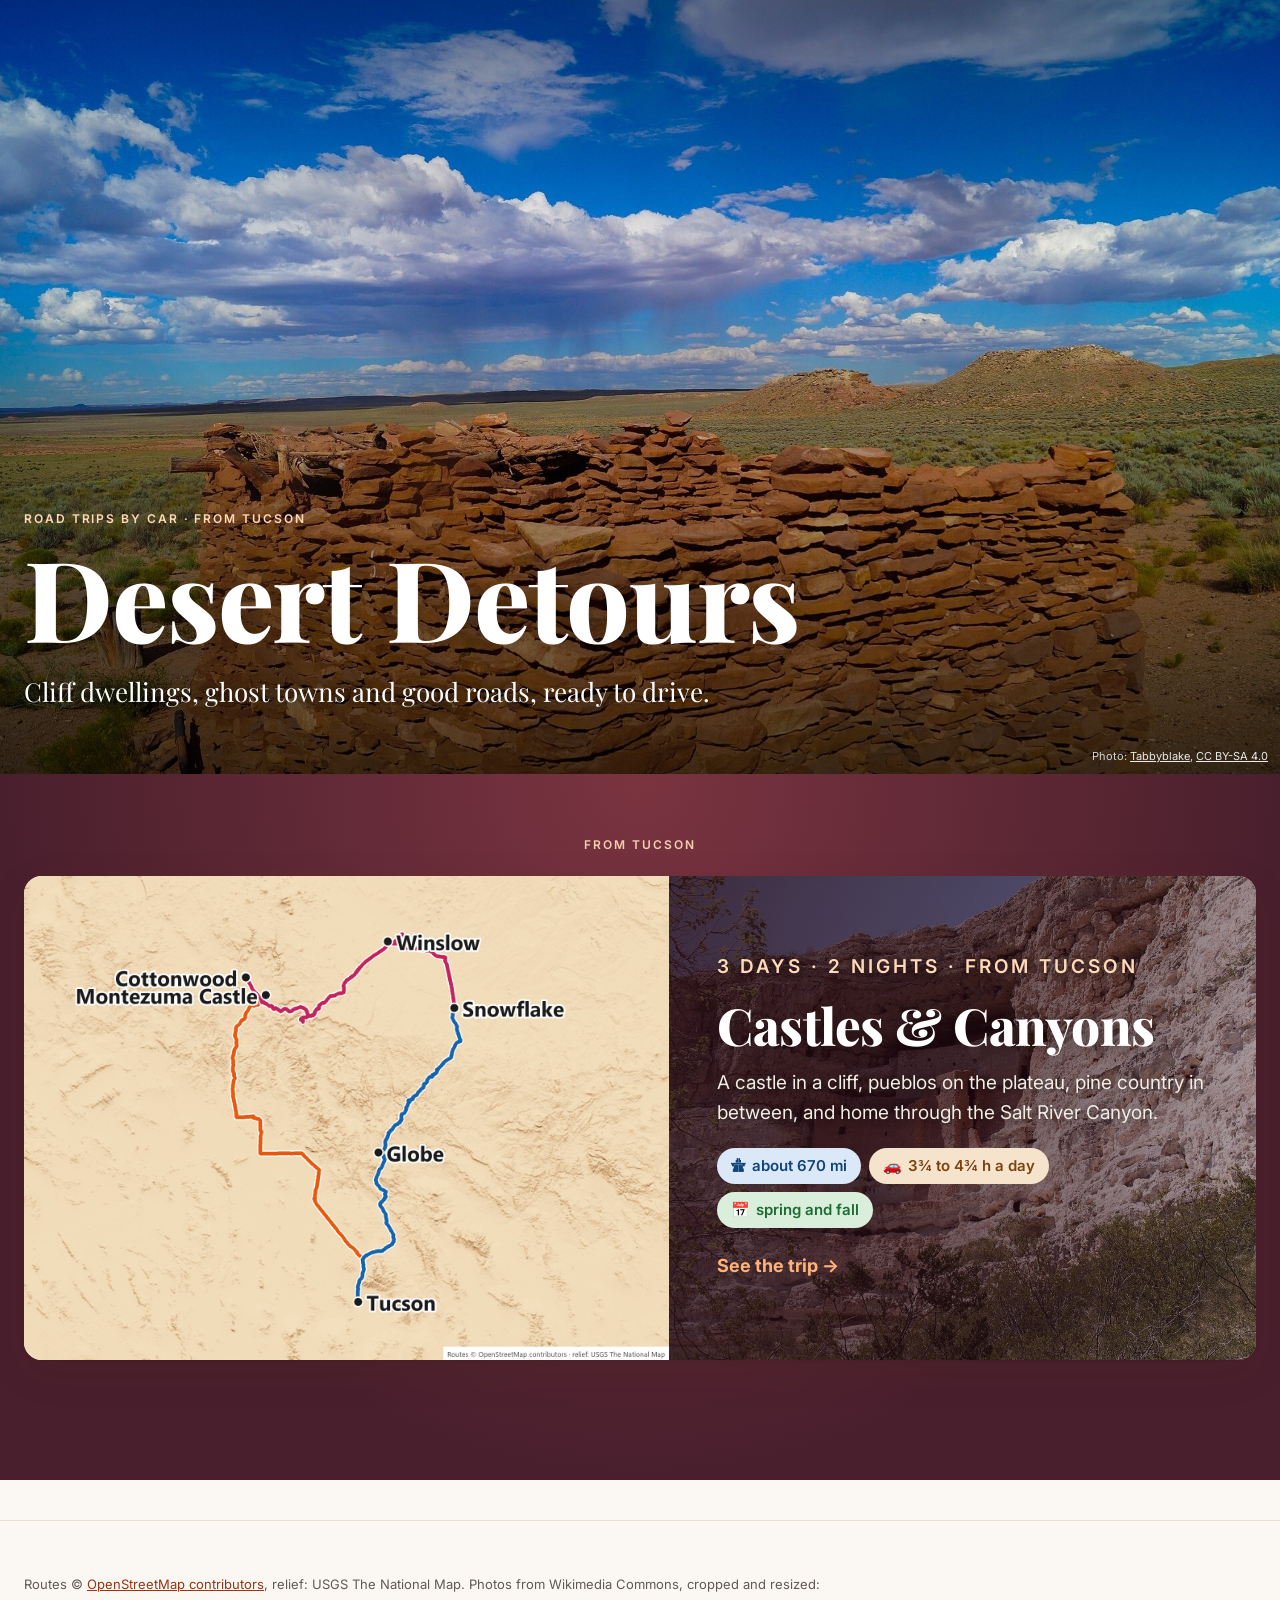
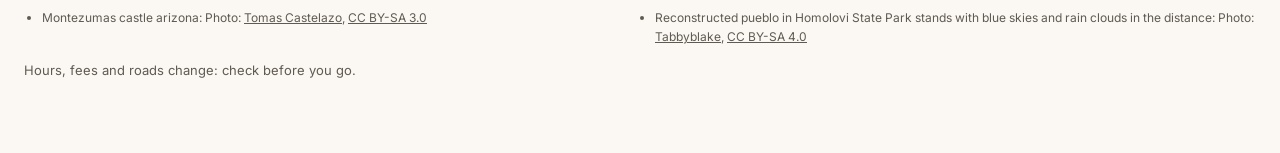
==== index.html @ 7dde2067 "Castles & Canyons Co-Authored-By: Claude Opus 5.5 <noreply@anthropic.com>" ====
<!doctype html>
<html lang="en"><head><meta charset="utf-8"><meta name="viewport" content="width=device-width,initial-scale=1">
<title>Desert Detours</title><meta name="description" content="Cliff dwellings, ghost towns and good roads, ready to drive."><link rel="icon" href="favicon.svg">
<link href="https://fonts.googleapis.com/css2?family=Playfair+Display:wght@400;600;800&family=Inter:wght@400;500;600;700&display=swap" rel="stylesheet"><link rel="stylesheet" href="style.css"></head>
<body><header class="hero home"><figure class="hero-img"><img src="img/reconstructed-pueblo-in-homolovi-state-park-stands-with-blue-1920.jpg" alt="A red stone pueblo wall under a big sky at Homolovi" loading="lazy" style="object-position:center 60%"><figcaption>Photo: <a href="https://commons.wikimedia.org/wiki/File:Reconstructed_pueblo_in_Homolovi_State_Park_stands_with_blue_skies_and_rain_clouds_in_the_distance.jpg" target="_blank" rel="noopener">Tabbyblake</a>, <a href="https://creativecommons.org/licenses/by-sa/4.0" target="_blank" rel="noopener">CC BY-SA 4.0</a></figcaption></figure><div class="herotext wrap"><p class="eyebrow light">Road trips by car · from Tucson</p>
<h1>Desert Detours</h1><p class="pitch">Cliff dwellings, ghost towns and good roads, ready to drive.</p></div></header>
<main class="catalog"><div class="wrap"><p class="eyebrow center light">From Tucson</p><div class="cards"><a class="card" href="rim-loop.html"><div class="cmap"><img src="maps/rim-loop-trip.jpg" alt="Map of Castles &amp; Canyons"></div>
<div class="ctext" style="background-image:url(img/montezumas-castle-arizona-1200.jpg);background-position:center 45%"><div class="cinner">
<p class="eyebrow light">3 days · 2 nights · from Tucson</p><h2>Castles &amp; Canyons</h2><p>A castle in a cliff, pueblos on the plateau, pine country in between, and home through the Salt River Canyon.</p><ul class="cfacts">
<li class="f-mi"><span>🛣</span>about 670 mi</li><li class="f-drive"><span>🚗</span>3¾ to 4¾ h a day</li>
<li class="f-when"><span>📅</span>spring and fall</li></ul><span class="more">See the trip →</span></div></div></a></div></div></main><footer class="foot"><div class="wrap"><p class="small">Routes © <a href="https://www.openstreetmap.org/copyright">OpenStreetMap contributors</a>, relief: USGS The National Map. Photos from Wikimedia
Commons, cropped and resized:</p><ul class="credits"><li>Montezumas castle arizona: Photo: <a href="https://commons.wikimedia.org/wiki/File:Montezumas_castle_arizona.jpg" target="_blank" rel="noopener">Tomas Castelazo</a>, <a href="https://creativecommons.org/licenses/by-sa/3.0" target="_blank" rel="noopener">CC BY-SA 3.0</a></li><li>Reconstructed pueblo in Homolovi State Park stands with blue skies and rain clouds in the distance: Photo: <a href="https://commons.wikimedia.org/wiki/File:Reconstructed_pueblo_in_Homolovi_State_Park_stands_with_blue_skies_and_rain_clouds_in_the_distance.jpg" target="_blank" rel="noopener">Tabbyblake</a>, <a href="https://creativecommons.org/licenses/by-sa/4.0" target="_blank" rel="noopener">CC BY-SA 4.0</a></li></ul><p class="small">Hours, fees and roads change: check
before you go.</p></div></footer></body></html>
---- style.css ----
/* Copied from fw3-terratrack catalog/style.css at 5d81258, restyled in desert colors */
:root {
  --paper: #fbf8f3; --ink: #1d1b18; --soft: #5f5a52; --line: #e6dfd3; --card: #ffffff;
  --forest: #4a1f2d; --forest-2: #7a3440; --sage: #f7ead9; --rust: #b4471a; --rust-d: #9a3412; --green: #0f766e; --green-bg: #dff3ef; --amber: #a15c00; --amber-bg: #fdf0d9;
  --serif: "Playfair Display", Georgia, serif; --sans: "Inter", system-ui, -apple-system, "Segoe UI", sans-serif;
}
* { box-sizing: border-box; }
html { scroll-behavior: smooth; }
body { margin: 0; background: var(--paper); color: var(--ink); font: 18px/1.6 var(--sans); -webkit-font-smoothing: antialiased; }
img { max-width: 100%; display: block; }
a { color: var(--rust-d); }
.wrap { max-width: 1320px; margin: 0 auto; padding: 0 24px; }
.small { font-size: 13px; color: var(--soft); }
.eyebrow { font: 600 12px/1.2 var(--sans); letter-spacing: .16em; text-transform: uppercase; color: var(--rust); margin: 0 0 10px; }
.eyebrow.light { color: #ffd9b8; }
.eyebrow.center { text-align: center; margin: 56px 0 24px; }
h1, h2, h3, h4 { font-family: var(--serif); font-weight: 800; line-height: 1.08; margin: 0; letter-spacing: -.01em; }

/* hero */
.hero { position: relative; min-height: 78vh; display: flex; align-items: flex-end; color: #fff; overflow: hidden; }
.hero.home { min-height: 86vh; }
.hero .hero-img { position: absolute; inset: 0; margin: 0; }
.hero .hero-img img { width: 100%; height: 100%; object-fit: cover; }
.hero .hero-img::after { content: ""; position: absolute; inset: 0;
  background: linear-gradient(180deg, rgba(0,0,0,.25) 0%, rgba(0,0,0,0) 35%, rgba(0,0,0,.65) 100%); }
.hero .hero-img figcaption { position: absolute; right: 12px; bottom: 8px; z-index: 2; font-size: 11px; color: rgba(255,255,255,.8); }
.hero .hero-img figcaption a { color: rgba(255,255,255,.9); }
.herotext { position: relative; z-index: 1; padding-bottom: 64px; width: 100%; }
.hero h1 { font-size: clamp(48px, 9vw, 112px); text-shadow: 0 2px 30px rgba(0,0,0,.35); }
.hero .pitch { font: 400 clamp(19px, 2.4vw, 26px)/1.4 var(--serif); max-width: 760px; margin: 16px 0 0; text-shadow: 0 1px 12px rgba(0,0,0,.5); }
.back { position: absolute; top: -40vh; left: 24px; color: #fff; text-decoration: none; font-weight: 600; font-size: 14px;
  background: rgba(0,0,0,.35); padding: 6px 12px; border-radius: 99px; }

/* catalog cards */
.cards { display: flex; flex-direction: column; gap: 32px; margin-bottom: 80px; }
.card { display: grid; grid-template-columns: 1.1fr 1fr; min-height: 480px; background: var(--card); border-radius: 18px; overflow: hidden;
  box-shadow: 0 1px 2px rgba(0,0,0,.05), 0 12px 40px rgba(60,40,10,.10); color: inherit; text-decoration: none;
  transition: transform .25s ease, box-shadow .25s ease; }
a.card:hover { transform: translateY(-4px); box-shadow: 0 2px 4px rgba(0,0,0,.06), 0 22px 60px rgba(60,40,10,.18); }
.cmap { background: #f8ecd8; }
.cmap img { width: 100%; height: 100%; object-fit: cover; }
.ctext { position: relative; display: flex; background: var(--forest) center / cover no-repeat; color: #fff; }
.ctext::before { content: ""; position: absolute; inset: 0; background: linear-gradient(100deg, rgba(40,12,20,.82) 0%, rgba(40,12,20,.62) 55%, rgba(40,12,20,.35) 100%); }
.cinner { position: relative; padding: 44px 48px; display: flex; flex-direction: column; justify-content: center; }
.ctext h2 { font-size: clamp(34px, 4vw, 54px); margin-bottom: 14px; text-shadow: 0 2px 18px rgba(0,0,0,.4); }
.ctext p { margin: 0 0 20px; color: #f1ede4; font-size: 19px; text-shadow: 0 1px 8px rgba(0,0,0,.5); }
.cfacts { list-style: none; padding: 0; margin: 0 0 24px; display: flex; flex-wrap: wrap; gap: 8px; }
.cfacts li { border-radius: 99px; padding: 6px 14px; font-size: 15px; font-weight: 600; }
.cfacts li span { margin-right: 6px; }
.f-mi { background: #dbe8f8; color: #11457a; }
.f-drive { background: #f5e3cc; color: #7a4310; }
.f-when { background: #d9efdc; color: #1f6b34; }
.more { font-weight: 700; color: #ffb37a; font-size: 18px; }
.soon { font-size: 15px; color: #e6e0d4; font-style: italic; }
.catalog { background: radial-gradient(ellipse at top, var(--forest-2), var(--forest) 70%); padding: 8px 0 40px; }
.catalog .eyebrow.center { color: #f3cfae; }

/* trip page */
.jump { position: sticky; top: 0; z-index: 1000; background: rgba(74,31,45,.95); backdrop-filter: blur(8px); border-bottom: 1px solid rgba(255,255,255,.08); }
.jump .wrap { display: flex; gap: 24px; overflow-x: auto; white-space: nowrap; }
.jump a { padding: 14px 0; text-decoration: none; color: #fbeee2; font-weight: 600; font-size: 14px; }
.jump a:hover { color: #ffb37a; }
.jump a.home { color: #ffb37a; padding-right: 24px; border-right: 1px solid rgba(255,255,255,.2); }
.overview { background: radial-gradient(ellipse at top, var(--forest-2), var(--forest) 75%); color: #f1ede4; padding-bottom: 40px; }
.overview .eyebrow { color: #ffb37a; }
.overview .facts { color: var(--ink); }
.overview .small { color: #ecd6c8; }
.overview .small a { color: #ffd2ad; }
.livemap .town { background: rgba(255,255,255,.92); border: 0; box-shadow: 0 1px 4px rgba(0,0,0,.25); font: 700 13px var(--sans); color: #1b1b1b; padding: 2px 8px; }
.livemap .town::before { display: none; }
.daymaplink { position: relative; display: block; }
.zoomhint { position: absolute; left: 14px; bottom: 14px; background: rgba(74,31,45,.88); color: #fff; font-weight: 600; font-size: 14px;
  padding: 7px 14px; border-radius: 99px; transition: background .2s; }
.daymaplink:hover .zoomhint { background: var(--day); }
.intro { display: grid; grid-template-columns: 320px 1fr; gap: 56px; padding-top: 64px; padding-bottom: 32px; }
.facts { margin: 0; background: var(--sage); border-radius: 16px; padding: 8px 22px; border-top: 6px solid var(--green); }
.facts div { padding: 12px 0; border-bottom: 1px solid #e6d3ba; }
.facts div:last-child { border-bottom: 0; }
.facts dt { font: 600 11px/1.2 var(--sans); letter-spacing: .14em; text-transform: uppercase; color: var(--soft); }
.facts dd { margin: 4px 0 0; font: 600 18px/1.35 var(--serif); }
.big { font: 400 clamp(20px, 2.2vw, 25px)/1.5 var(--serif); margin: 0 0 24px; }
.chips { list-style: none; padding: 0; margin: 0; display: flex; flex-wrap: wrap; gap: 10px; }
.chips li { border-radius: 99px; padding: 9px 18px 9px 14px; font-weight: 600; font-size: 15px; }
.chips li:nth-child(5n+1) { background: #dbe8f8; color: #11457a; }
.chips li:nth-child(5n+2) { background: #fde2d3; color: #8a2f0c; }
.chips li:nth-child(5n+3) { background: #e8e0f7; color: #4b2f8f; }
.chips li:nth-child(5n+4) { background: #d9efdc; color: #1f6b34; }
.chips li:nth-child(5n+5) { background: #f5e3cc; color: #7a4310; }
.chips span { margin-right: 8px; }
.mapsec { padding: 32px 24px 24px; }
.livemap { height: 620px; border-radius: 16px; overflow: hidden; box-shadow: 0 8px 30px rgba(60,40,10,.12); z-index: 1; }

.day { --day: var(--rust); padding: 72px 0 32px; margin-top: 40px; background: color-mix(in srgb, var(--day) 12%, var(--paper)); border-top: 6px solid var(--day); }
.dayhead { margin-bottom: 28px; }
.daynum { font: 800 15px/1 var(--sans); color: var(--day); letter-spacing: .2em; text-transform: uppercase; margin: 0 0 10px; }
.dayhead h2 { font-size: clamp(38px, 5.5vw, 68px); }
.stats { color: var(--soft); margin: 10px 0 0; font-weight: 500; }
.dayintro { display: grid; grid-template-columns: 1.6fr 1fr; gap: 40px; align-items: start; margin-bottom: 48px; }
.daymap { border-radius: 14px; box-shadow: 0 8px 30px rgba(60,40,10,.12); }
.lede { font: 400 22px/1.5 var(--serif); margin: 0 0 24px; }
.choice { background: var(--card); border-radius: 14px; padding: 20px 22px; border: 1px solid var(--line); }
.opts { display: grid; gap: 14px; }
.opt h4 { font-size: 20px; color: var(--rust-d); }
.opt.alt h4 { color: #4a4a4a; }
.opt .line { font-weight: 600; font-size: 14px; margin: 4px 0; }
.opt p { margin: 0; font-size: 15px; }

.leg { display: grid; grid-template-columns: 220px 1fr; gap: 40px; margin-bottom: 40px; }
.leghead { position: sticky; top: 64px; align-self: start; }
.leghead h3 { font-size: 36px; color: var(--day); }
.leghead p { margin: 6px 0 0; color: var(--soft); font-size: 14px; font-weight: 500; }
.items { border-left: 2px solid var(--line); padding-left: 32px; display: flex; flex-direction: column; gap: 28px; }
.item { position: relative; }
.item::before { content: ""; position: absolute; left: -40px; top: 8px; width: 12px; height: 12px; border-radius: 50%;
  background: var(--paper); border: 3px solid var(--day, var(--rust)); }
.item.has-photo { display: grid; grid-template-columns: 1.15fr 1fr; gap: 24px; align-items: center; }
.item h4 { font-size: 25px; margin: 6px 0 8px; }
.item .ic { margin-right: 10px; font-size: .85em; }
.item p { margin: 0; }
.meta { display: flex; flex-wrap: wrap; gap: 8px; align-items: center; font-size: 13px; }
.mile { color: var(--soft); font-weight: 600; }
.tag { border-radius: 99px; padding: 2px 10px; font-weight: 600; font-size: 12px; }
.tag.on { background: var(--green-bg); color: var(--green); }
.tag.side { background: var(--amber-bg); color: var(--amber); }
.tag.stop { background: var(--ink); color: #fff; }
.photo { margin: 0; position: relative; }
.photo img { width: 100%; aspect-ratio: 3 / 2; object-fit: cover; border-radius: 12px; }
.photo figcaption { font-size: 11px; color: var(--soft); margin-top: 6px; }
.photo figcaption a { color: var(--soft); }
.tonight { display: grid; grid-template-columns: 1.2fr 1fr; gap: 0; background: var(--forest); color: #fff; border-radius: 18px; overflow: hidden; margin: 24px 0 40px; }
.tonight .photo img { border-radius: 0; height: 100%; aspect-ratio: auto; min-height: 340px; }
.tonight .photo figcaption { position: absolute; bottom: 8px; left: 12px; color: rgba(255,255,255,.75); }
.tonight .photo figcaption a { color: rgba(255,255,255,.85); }
.ttext { padding: 40px; align-self: center; }
.tonight.nophoto { grid-template-columns: 1fr; }
.tonight.nophoto .ttext { padding: 44px 48px; max-width: 900px; }
.ttext .eyebrow { color: #ffb37a; }
.ttext h3 { font-size: 48px; margin-bottom: 14px; }
.ttext p { margin: 0; font-size: 17px; color: #e9e4db; }

.foot { border-top: 1px solid var(--line); padding: 40px 0 60px; margin-top: 40px; }
.credits { font-size: 12px; color: var(--soft); columns: 2; padding-left: 18px; }
.credits a { color: var(--soft); }

@media (max-width: 860px) {
  body { font-size: 16px; }
  .wrap { padding: 0 16px; }
  .card, .intro, .dayintro, .leg, .tonight, .item.has-photo { grid-template-columns: 1fr; }
  .card { min-height: 0; }
  .cmap { aspect-ratio: 4 / 3; }
  .cinner { padding: 26px 22px 30px; }
  .intro { gap: 32px; padding-top: 40px; }
  .leg { gap: 16px; }
  .leghead { position: static; }
  .items { padding-left: 22px; }
  .item::before { left: -30px; }
  .livemap { height: 380px; }
  .hero { min-height: 70vh; }
  .wrap.herotext { padding-bottom: 52px; }
  .back { left: 16px; }
  .credits { columns: 1; }
  .tonight .photo img { min-height: 220px; }
  .ttext { padding: 26px 22px; }
}
/* live map: calm the topo colors to match the still maps */
.livemap .roads { filter: saturate(.7); }

.drive { display: inline-block; margin: 0 0 20px; padding: 12px 20px; border-radius: 99px; background: var(--day); color: #fff; font-weight: 700; text-decoration: none; }
.plan { list-style: none; margin: 0; padding: 0; font-size: 16px; }
.plan li { display: grid; grid-template-columns: 92px 1fr; gap: 12px; padding: 7px 0; border-bottom: 1px solid var(--line); }
.plan b { color: var(--day); }
.item .know { margin-top: 8px; font-size: 14px; color: var(--soft); }
.tonight > *, .item > * { min-width: 0; }
.ttext { overflow-wrap: anywhere; }
.jump .wrap { scrollbar-width: none; }
@media (max-width: 860px) { .tonight.nophoto .ttext { padding: 26px 22px; } .tonight { grid-template-columns: minmax(0, 1fr); } }
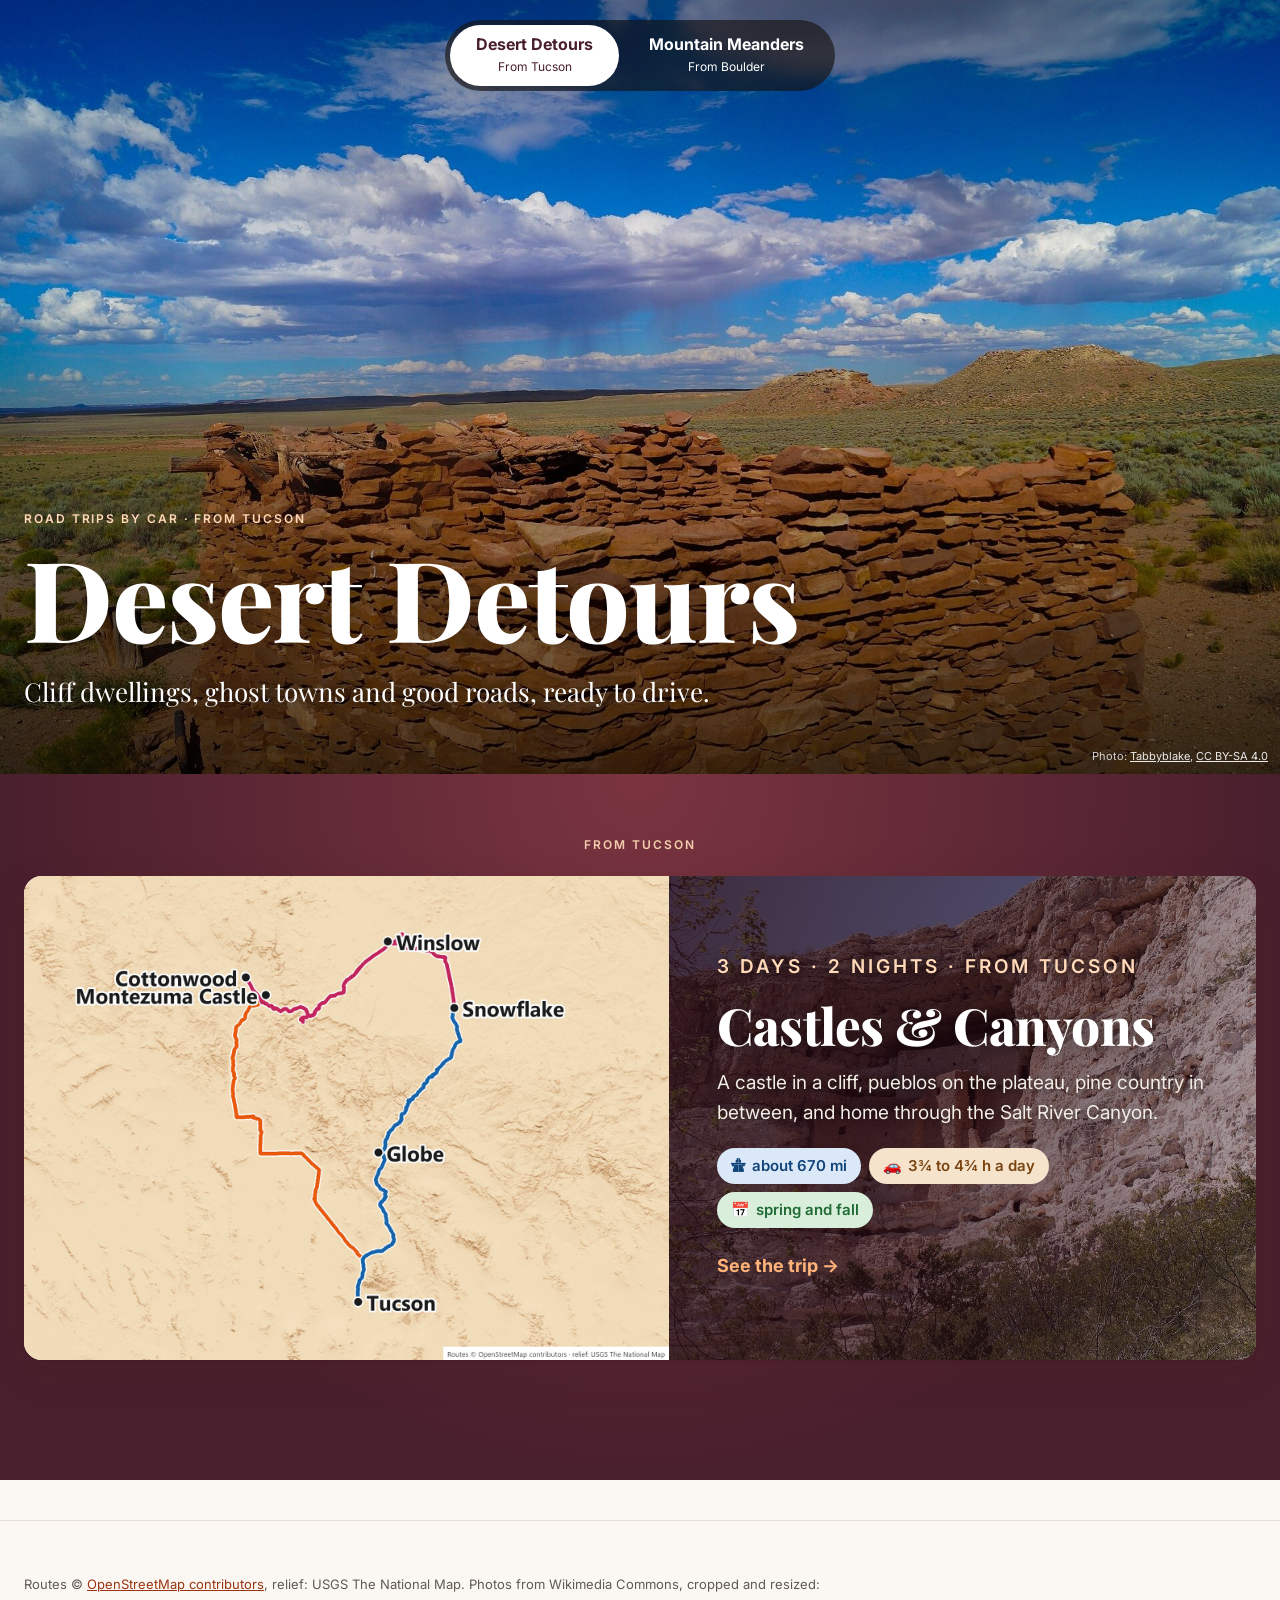
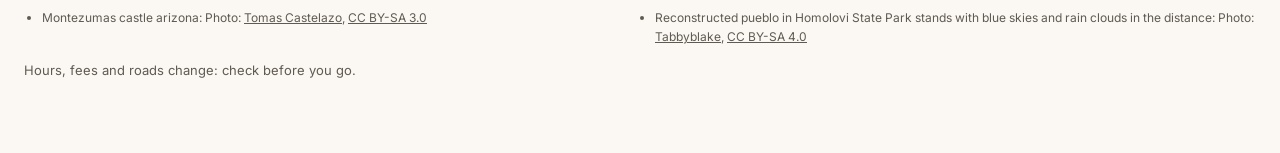
==== commit 8a72e7e0: "Switch between Arizona and Colorado trips" ====
--- a/index.html
+++ b/index.html
@@ -2,7 +2,7 @@
 <html lang="en"><head><meta charset="utf-8"><meta name="viewport" content="width=device-width,initial-scale=1">
 <title>Desert Detours</title><meta name="description" content="Cliff dwellings, ghost towns and good roads, ready to drive."><link rel="icon" href="favicon.svg">
 <link href="https://fonts.googleapis.com/css2?family=Playfair+Display:wght@400;600;800&family=Inter:wght@400;500;600;700&display=swap" rel="stylesheet"><link rel="stylesheet" href="style.css"></head>
-<body><header class="hero home"><figure class="hero-img"><img src="img/reconstructed-pueblo-in-homolovi-state-park-stands-with-blue-1920.jpg" alt="A red stone pueblo wall under a big sky at Homolovi" loading="lazy" style="object-position:center 60%"><figcaption>Photo: <a href="https://commons.wikimedia.org/wiki/File:Reconstructed_pueblo_in_Homolovi_State_Park_stands_with_blue_skies_and_rain_clouds_in_the_distance.jpg" target="_blank" rel="noopener">Tabbyblake</a>, <a href="https://creativecommons.org/licenses/by-sa/4.0" target="_blank" rel="noopener">CC BY-SA 4.0</a></figcaption></figure><div class="herotext wrap"><p class="eyebrow light">Road trips by car · from Tucson</p>
+<body class="desert"><header class="hero home"><figure class="hero-img"><img src="img/reconstructed-pueblo-in-homolovi-state-park-stands-with-blue-1920.jpg" alt="A red stone pueblo wall under a big sky at Homolovi" loading="lazy" style="object-position:center 60%"><figcaption>Photo: <a href="https://commons.wikimedia.org/wiki/File:Reconstructed_pueblo_in_Homolovi_State_Park_stands_with_blue_skies_and_rain_clouds_in_the_distance.jpg" target="_blank" rel="noopener">Tabbyblake</a>, <a href="https://creativecommons.org/licenses/by-sa/4.0" target="_blank" rel="noopener">CC BY-SA 4.0</a></figcaption></figure><nav class="switch" aria-label="Choose a region"><a href="index.html" aria-current=page><b>Desert Detours</b><span>From Tucson</span></a><a href="mountain-meanders.html"><b>Mountain Meanders</b><span>From Boulder</span></a></nav><div class="herotext wrap"><p class="eyebrow light">Road trips by car · from Tucson</p>
 <h1>Desert Detours</h1><p class="pitch">Cliff dwellings, ghost towns and good roads, ready to drive.</p></div></header>
 <main class="catalog"><div class="wrap"><p class="eyebrow center light">From Tucson</p><div class="cards"><a class="card" href="rim-loop.html"><div class="cmap"><img src="maps/rim-loop-trip.jpg" alt="Map of Castles &amp; Canyons"></div>
 <div class="ctext" style="background-image:url(img/montezumas-castle-arizona-1200.jpg);background-position:center 45%"><div class="cinner">
--- a/style.css
+++ b/style.css
@@ -174,3 +174,17 @@
 .ttext { overflow-wrap: anywhere; }
 .jump .wrap { scrollbar-width: none; }
 @media (max-width: 860px) { .tonight.nophoto .ttext { padding: 26px 22px; } .tonight { grid-template-columns: minmax(0, 1fr); } }
+
+/* region switch on the two landing pages */
+body.mountain { --forest: #15352f; --forest-2: #24564c; --rust: #1f6b5a; }
+.switch { position: absolute; z-index: 2; top: 20px; left: 50%; transform: translateX(-50%); display: flex; gap: 4px; padding: 5px;
+  width: max-content; max-width: calc(100% - 24px); border-radius: 99px; background: rgba(20,16,14,.62); backdrop-filter: blur(8px); }
+.switch a { padding: 9px 26px; border-radius: 99px; color: #fff; text-align: center; text-decoration: none; line-height: 1.25; }
+.switch a:hover { background: rgba(255,255,255,.14); }
+.switch a[aria-current] { background: #fff; color: var(--forest); }
+.switch b { display: block; font-size: 16px; white-space: nowrap; }
+.switch span { font-size: 12px; }
+.empty { text-align: center; color: #f1ede4; font: 400 22px/1.5 var(--serif); padding: 32px 16px 48px; }
+.empty p { margin: 0 0 12px; }
+.empty a { color: #ffd9b8; }
+@media (max-width: 480px) { .switch a { padding: 8px 14px; } .switch b { font-size: 14px; } }
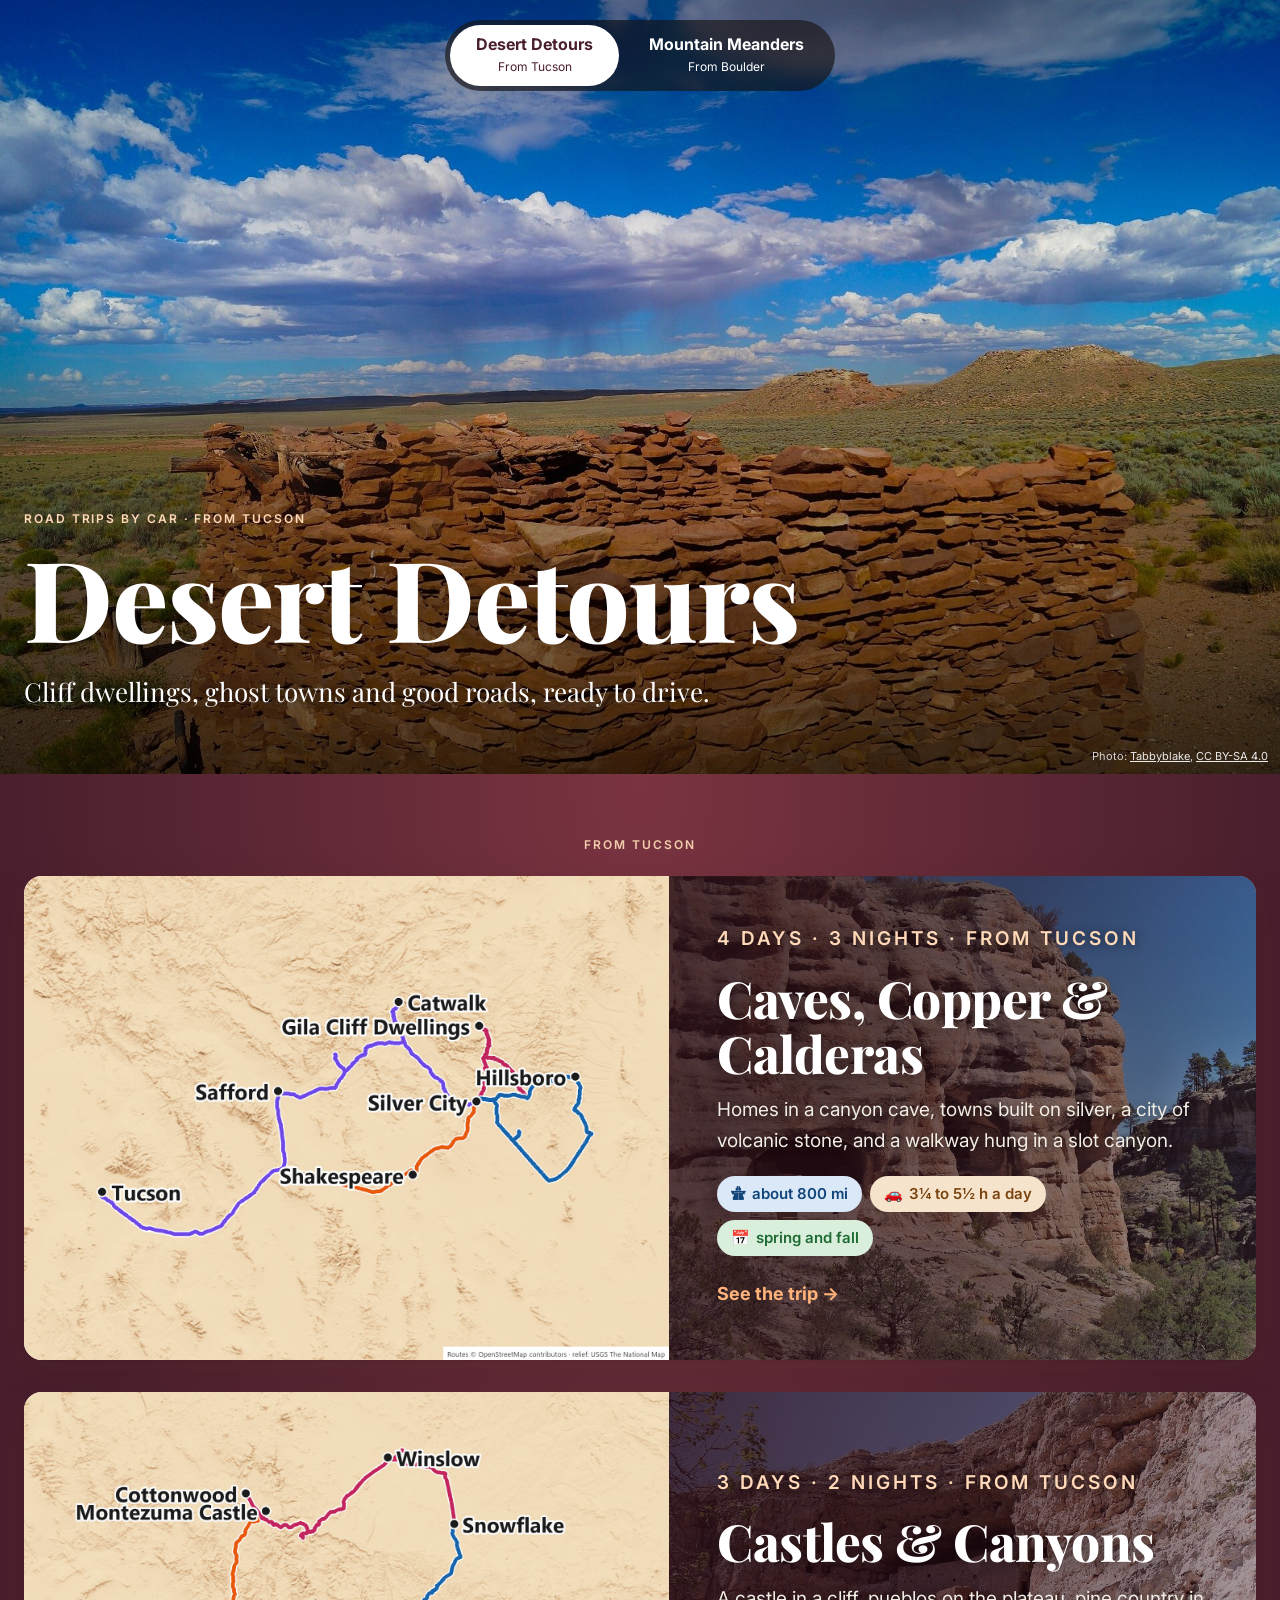
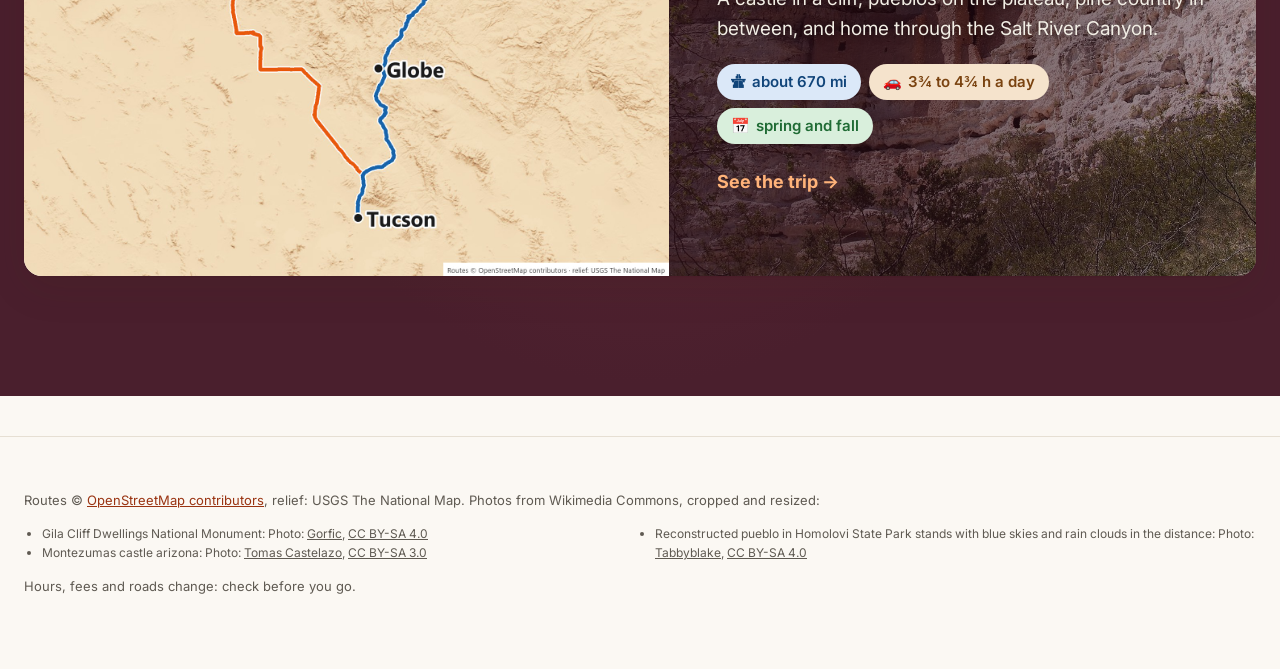
==== commit eb2ff564: "Add Caves, Copper & Calderas and saving trips offline" ====
--- a/index.html
+++ b/index.html
@@ -1,13 +1,17 @@
 <!doctype html>
 <html lang="en"><head><meta charset="utf-8"><meta name="viewport" content="width=device-width,initial-scale=1">
 <title>Desert Detours</title><meta name="description" content="Cliff dwellings, ghost towns and good roads, ready to drive."><link rel="icon" href="favicon.svg">
-<link href="https://fonts.googleapis.com/css2?family=Playfair+Display:wght@400;600;800&family=Inter:wght@400;500;600;700&display=swap" rel="stylesheet"><link rel="stylesheet" href="style.css"></head>
+<link href="https://fonts.googleapis.com/css2?family=Playfair+Display:wght@400;600;800&family=Inter:wght@400;500;600;700&display=swap" rel="stylesheet"><link rel="stylesheet" href="style.css?v=a74be648"></head>
 <body class="desert"><header class="hero home"><figure class="hero-img"><img src="img/reconstructed-pueblo-in-homolovi-state-park-stands-with-blue-1920.jpg" alt="A red stone pueblo wall under a big sky at Homolovi" loading="lazy" style="object-position:center 60%"><figcaption>Photo: <a href="https://commons.wikimedia.org/wiki/File:Reconstructed_pueblo_in_Homolovi_State_Park_stands_with_blue_skies_and_rain_clouds_in_the_distance.jpg" target="_blank" rel="noopener">Tabbyblake</a>, <a href="https://creativecommons.org/licenses/by-sa/4.0" target="_blank" rel="noopener">CC BY-SA 4.0</a></figcaption></figure><nav class="switch" aria-label="Choose a region"><a href="index.html" aria-current=page><b>Desert Detours</b><span>From Tucson</span></a><a href="mountain-meanders.html"><b>Mountain Meanders</b><span>From Boulder</span></a></nav><div class="herotext wrap"><p class="eyebrow light">Road trips by car · from Tucson</p>
 <h1>Desert Detours</h1><p class="pitch">Cliff dwellings, ghost towns and good roads, ready to drive.</p></div></header>
-<main class="catalog"><div class="wrap"><p class="eyebrow center light">From Tucson</p><div class="cards"><a class="card" href="rim-loop.html"><div class="cmap"><img src="maps/rim-loop-trip.jpg" alt="Map of Castles &amp; Canyons"></div>
+<main class="catalog"><div class="wrap"><p class="eyebrow center light">From Tucson</p><div class="cards"><a class="card" href="gila-loop.html"><div class="cmap"><img src="maps/gila-loop-trip.jpg" alt="Map of Caves, Copper &amp; Calderas"></div>
+<div class="ctext" style="background-image:url(img/gila-cliff-dwellings-national-monument-1200.jpg);background-position:center 60%"><div class="cinner">
+<p class="eyebrow light">4 days · 3 nights · from Tucson</p><h2>Caves, Copper &amp; Calderas</h2><p>Homes in a canyon cave, towns built on silver, a city of volcanic stone, and a walkway hung in a slot canyon.</p><ul class="cfacts">
+<li class="f-mi"><span>🛣</span>about 800 mi</li><li class="f-drive"><span>🚗</span>3¼ to 5½ h a day</li>
+<li class="f-when"><span>📅</span>spring and fall</li></ul><span class="more">See the trip →</span></div></div></a><a class="card" href="rim-loop.html"><div class="cmap"><img src="maps/rim-loop-trip.jpg" alt="Map of Castles &amp; Canyons"></div>
 <div class="ctext" style="background-image:url(img/montezumas-castle-arizona-1200.jpg);background-position:center 45%"><div class="cinner">
 <p class="eyebrow light">3 days · 2 nights · from Tucson</p><h2>Castles &amp; Canyons</h2><p>A castle in a cliff, pueblos on the plateau, pine country in between, and home through the Salt River Canyon.</p><ul class="cfacts">
 <li class="f-mi"><span>🛣</span>about 670 mi</li><li class="f-drive"><span>🚗</span>3¾ to 4¾ h a day</li>
 <li class="f-when"><span>📅</span>spring and fall</li></ul><span class="more">See the trip →</span></div></div></a></div></div></main><footer class="foot"><div class="wrap"><p class="small">Routes © <a href="https://www.openstreetmap.org/copyright">OpenStreetMap contributors</a>, relief: USGS The National Map. Photos from Wikimedia
-Commons, cropped and resized:</p><ul class="credits"><li>Montezumas castle arizona: Photo: <a href="https://commons.wikimedia.org/wiki/File:Montezumas_castle_arizona.jpg" target="_blank" rel="noopener">Tomas Castelazo</a>, <a href="https://creativecommons.org/licenses/by-sa/3.0" target="_blank" rel="noopener">CC BY-SA 3.0</a></li><li>Reconstructed pueblo in Homolovi State Park stands with blue skies and rain clouds in the distance: Photo: <a href="https://commons.wikimedia.org/wiki/File:Reconstructed_pueblo_in_Homolovi_State_Park_stands_with_blue_skies_and_rain_clouds_in_the_distance.jpg" target="_blank" rel="noopener">Tabbyblake</a>, <a href="https://creativecommons.org/licenses/by-sa/4.0" target="_blank" rel="noopener">CC BY-SA 4.0</a></li></ul><p class="small">Hours, fees and roads change: check
+Commons, cropped and resized:</p><ul class="credits"><li>Gila Cliff Dwellings National Monument: Photo: <a href="https://commons.wikimedia.org/wiki/File:Gila_Cliff_Dwellings_National_Monument.jpg" target="_blank" rel="noopener">Gorfic</a>, <a href="https://creativecommons.org/licenses/by-sa/4.0" target="_blank" rel="noopener">CC BY-SA 4.0</a></li><li>Montezumas castle arizona: Photo: <a href="https://commons.wikimedia.org/wiki/File:Montezumas_castle_arizona.jpg" target="_blank" rel="noopener">Tomas Castelazo</a>, <a href="https://creativecommons.org/licenses/by-sa/3.0" target="_blank" rel="noopener">CC BY-SA 3.0</a></li><li>Reconstructed pueblo in Homolovi State Park stands with blue skies and rain clouds in the distance: Photo: <a href="https://commons.wikimedia.org/wiki/File:Reconstructed_pueblo_in_Homolovi_State_Park_stands_with_blue_skies_and_rain_clouds_in_the_distance.jpg" target="_blank" rel="noopener">Tabbyblake</a>, <a href="https://creativecommons.org/licenses/by-sa/4.0" target="_blank" rel="noopener">CC BY-SA 4.0</a></li></ul><p class="small">Hours, fees and roads change: check
 before you go.</p></div></footer></body></html>
--- a/style.css
+++ b/style.css
@@ -188,3 +188,15 @@
 .empty p { margin: 0 0 12px; }
 .empty a { color: #ffd9b8; }
 @media (max-width: 480px) { .switch a { padding: 8px 14px; } .switch b { font-size: 14px; } }
+
+/* offline */
+.offline { display: flex; flex-wrap: wrap; align-items: center; gap: 12px 20px; margin-top: 20px; padding: 18px 22px; border-radius: 14px; background: rgba(255,255,255,.1); font-size: 16px; }
+.offline div { flex: 1 1 320px; }
+.offline button { border: 0; border-radius: 99px; padding: 12px 22px; background: #ffb37a; color: #3a1a0c; font: 700 16px var(--sans); cursor: pointer; }
+#savestate:empty { display: none; }
+#savestate { border-radius: 99px; padding: 6px 14px; font-weight: 600; font-size: 15px; }
+#savestate.ok { background: #d9efdc; color: #1f6b34; }
+#savestate.busy { background: #fdf0d9; color: #8a5200; }
+#savestate.bad { background: #fbdcd6; color: #9b1c1c; }
+.roads { font-size: 15px; margin: 18px 0 6px; }
+[hidden] { display: none !important; }
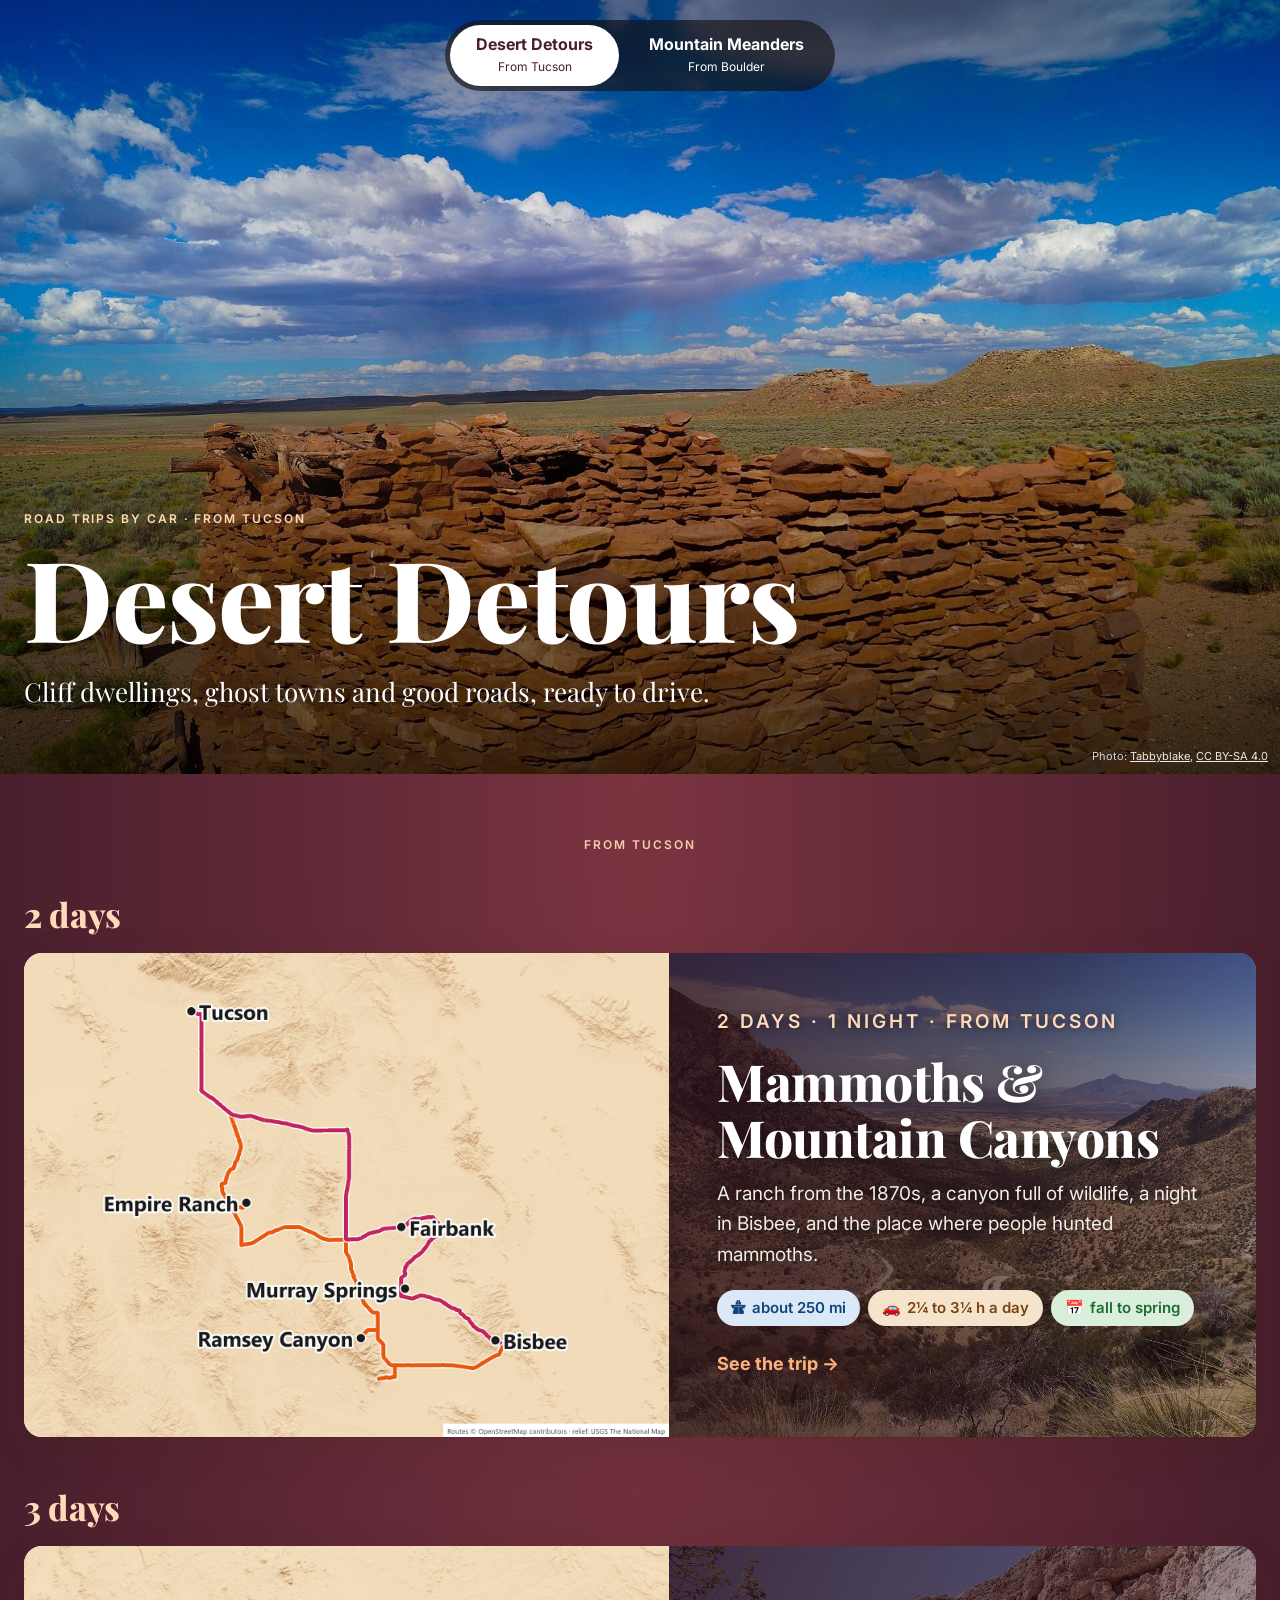
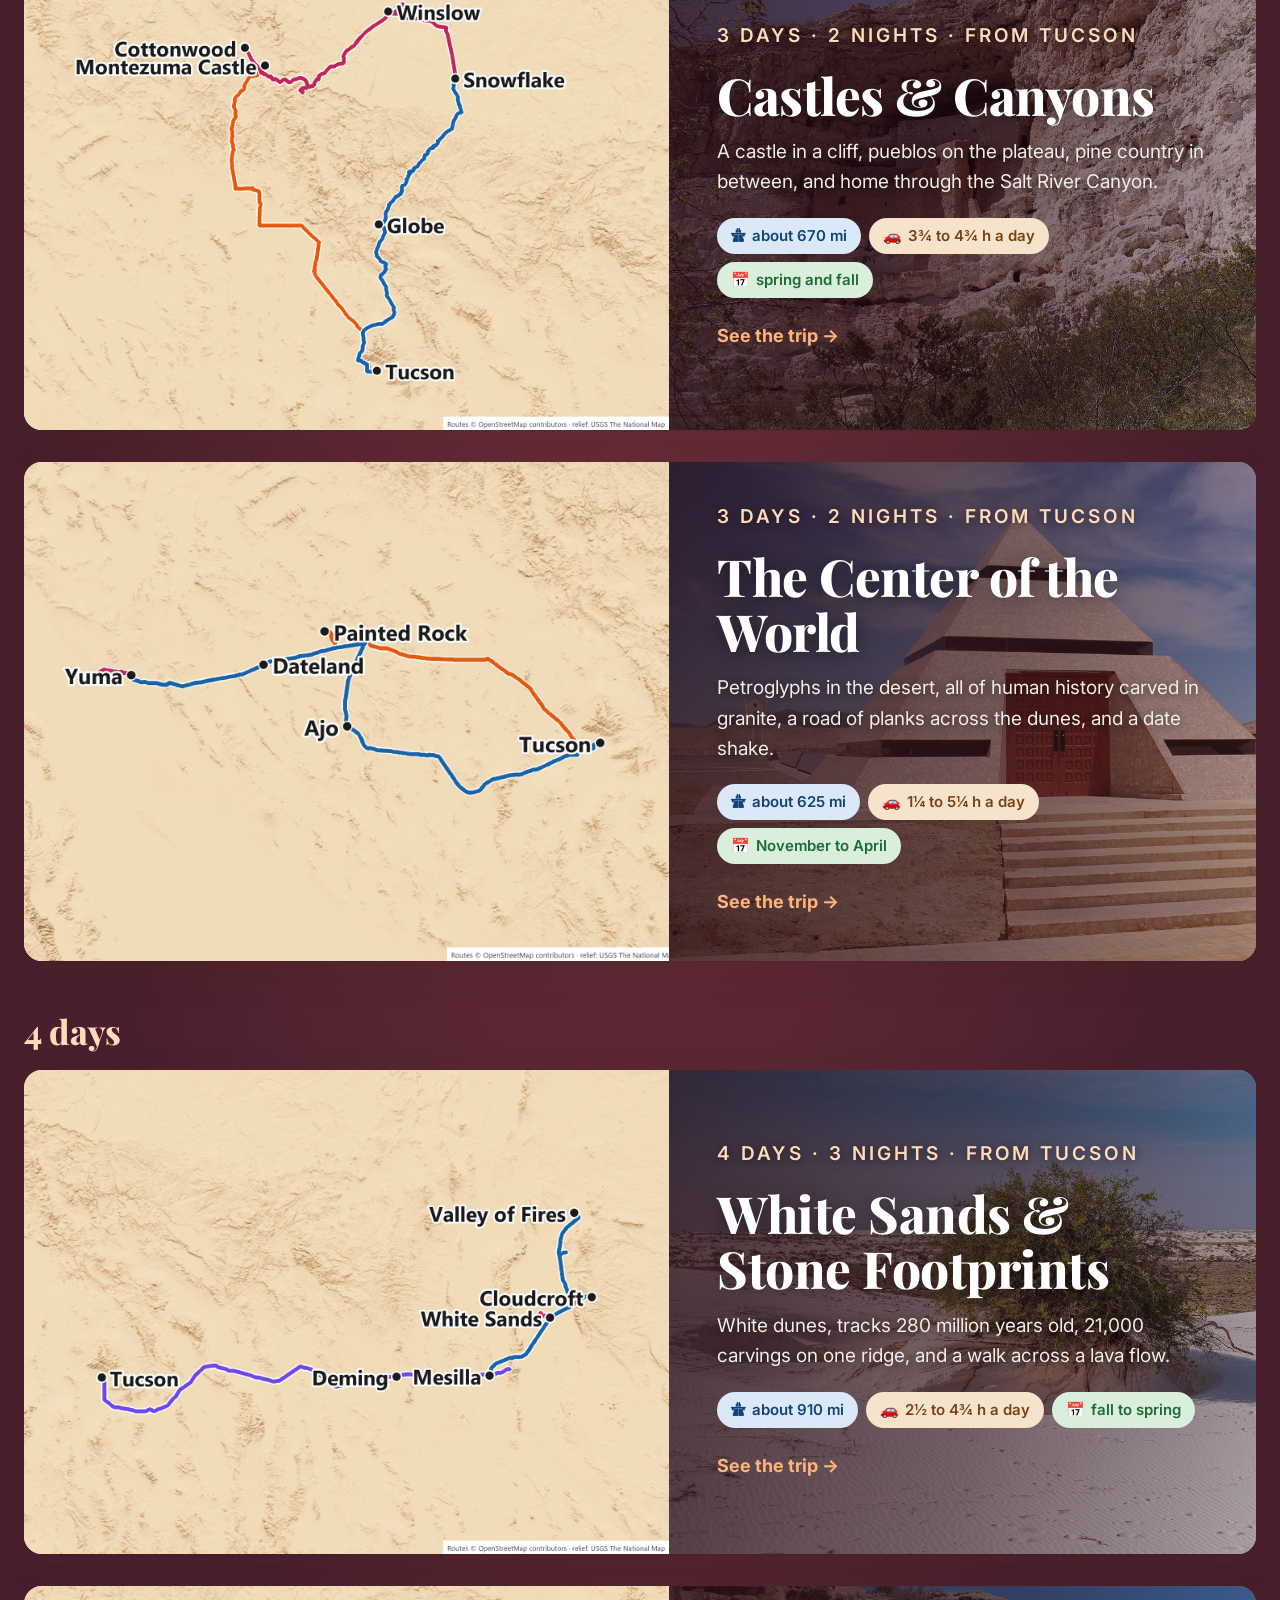
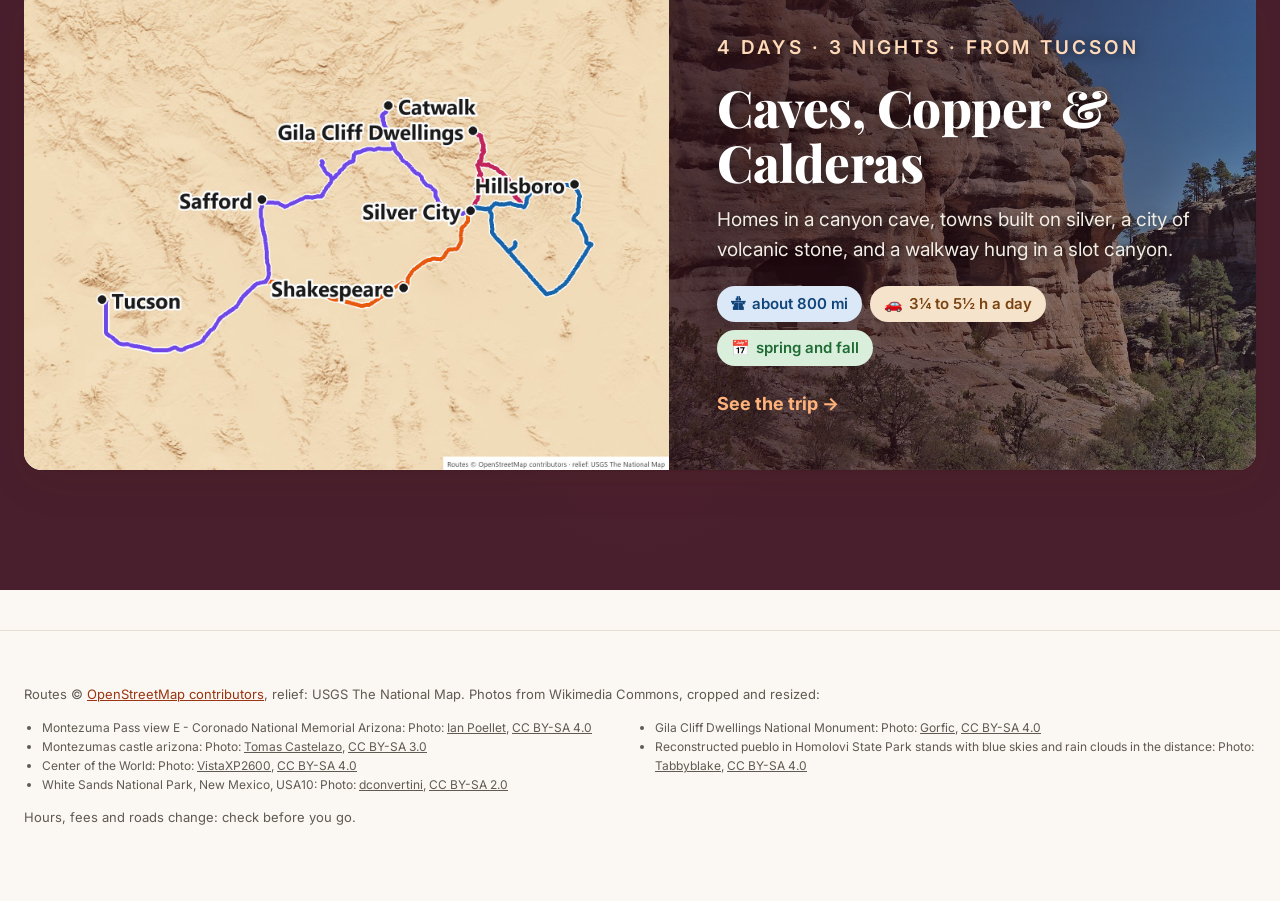
==== commit 0ee9330f: "Add three trips and sort by length" ====
--- a/index.html
+++ b/index.html
@@ -1,17 +1,29 @@
 <!doctype html>
 <html lang="en"><head><meta charset="utf-8"><meta name="viewport" content="width=device-width,initial-scale=1">
 <title>Desert Detours</title><meta name="description" content="Cliff dwellings, ghost towns and good roads, ready to drive."><link rel="icon" href="favicon.svg">
-<link href="https://fonts.googleapis.com/css2?family=Playfair+Display:wght@400;600;800&family=Inter:wght@400;500;600;700&display=swap" rel="stylesheet"><link rel="stylesheet" href="style.css?v=a74be648"></head>
+<link href="https://fonts.googleapis.com/css2?family=Playfair+Display:wght@400;600;800&family=Inter:wght@400;500;600;700&display=swap" rel="stylesheet"><link rel="stylesheet" href="style.css?v=37975242"></head>
 <body class="desert"><header class="hero home"><figure class="hero-img"><img src="img/reconstructed-pueblo-in-homolovi-state-park-stands-with-blue-1920.jpg" alt="A red stone pueblo wall under a big sky at Homolovi" loading="lazy" style="object-position:center 60%"><figcaption>Photo: <a href="https://commons.wikimedia.org/wiki/File:Reconstructed_pueblo_in_Homolovi_State_Park_stands_with_blue_skies_and_rain_clouds_in_the_distance.jpg" target="_blank" rel="noopener">Tabbyblake</a>, <a href="https://creativecommons.org/licenses/by-sa/4.0" target="_blank" rel="noopener">CC BY-SA 4.0</a></figcaption></figure><nav class="switch" aria-label="Choose a region"><a href="index.html" aria-current=page><b>Desert Detours</b><span>From Tucson</span></a><a href="mountain-meanders.html"><b>Mountain Meanders</b><span>From Boulder</span></a></nav><div class="herotext wrap"><p class="eyebrow light">Road trips by car · from Tucson</p>
 <h1>Desert Detours</h1><p class="pitch">Cliff dwellings, ghost towns and good roads, ready to drive.</p></div></header>
-<main class="catalog"><div class="wrap"><p class="eyebrow center light">From Tucson</p><div class="cards"><a class="card" href="gila-loop.html"><div class="cmap"><img src="maps/gila-loop-trip.jpg" alt="Map of Caves, Copper &amp; Calderas"></div>
+<main class="catalog"><div class="wrap"><p class="eyebrow center light">From Tucson</p><div class="cards"><h2 class="length" id="d2">2 days</h2><a class="card" href="borderlands.html"><div class="cmap"><img src="maps/borderlands-trip.jpg" alt="Map of Mammoths &amp; Mountain Canyons"></div>
+<div class="ctext" style="background-image:url(img/montezuma-pass-view-e-coronado-national-memorial-arizona-1200.jpg);background-position:center 40%"><div class="cinner">
+<p class="eyebrow light">2 days · 1 night · from Tucson</p><h2>Mammoths &amp; Mountain Canyons</h2><p>A ranch from the 1870s, a canyon full of wildlife, a night in Bisbee, and the place where people hunted mammoths.</p><ul class="cfacts">
+<li class="f-mi"><span>🛣</span>about 250 mi</li><li class="f-drive"><span>🚗</span>2¼ to 3¼ h a day</li>
+<li class="f-when"><span>📅</span>fall to spring</li></ul><span class="more">See the trip →</span></div></div></a><h2 class="length" id="d3">3 days</h2><a class="card" href="rim-loop.html"><div class="cmap"><img src="maps/rim-loop-trip.jpg" alt="Map of Castles &amp; Canyons"></div>
+<div class="ctext" style="background-image:url(img/montezumas-castle-arizona-1200.jpg);background-position:center 45%"><div class="cinner">
+<p class="eyebrow light">3 days · 2 nights · from Tucson</p><h2>Castles &amp; Canyons</h2><p>A castle in a cliff, pueblos on the plateau, pine country in between, and home through the Salt River Canyon.</p><ul class="cfacts">
+<li class="f-mi"><span>🛣</span>about 670 mi</li><li class="f-drive"><span>🚗</span>3¾ to 4¾ h a day</li>
+<li class="f-when"><span>📅</span>spring and fall</li></ul><span class="more">See the trip →</span></div></div></a><a class="card" href="center-of-the-world.html"><div class="cmap"><img src="maps/center-of-the-world-trip.jpg" alt="Map of The Center of the World"></div>
+<div class="ctext" style="background-image:url(img/center-of-the-world-1200.jpg);background-position:center 40%"><div class="cinner">
+<p class="eyebrow light">3 days · 2 nights · from Tucson</p><h2>The Center of the World</h2><p>Petroglyphs in the desert, all of human history carved in granite, a road of planks across the dunes, and a date shake.</p><ul class="cfacts">
+<li class="f-mi"><span>🛣</span>about 625 mi</li><li class="f-drive"><span>🚗</span>1¼ to 5¼ h a day</li>
+<li class="f-when"><span>📅</span>November to April</li></ul><span class="more">See the trip →</span></div></div></a><h2 class="length" id="d4">4 days</h2><a class="card" href="white-sands.html"><div class="cmap"><img src="maps/white-sands-trip.jpg" alt="Map of White Sands &amp; Stone Footprints"></div>
+<div class="ctext" style="background-image:url(img/white-sands-national-park-new-mexico-usa10-1200.jpg);background-position:center 55%"><div class="cinner">
+<p class="eyebrow light">4 days · 3 nights · from Tucson</p><h2>White Sands &amp; Stone Footprints</h2><p>White dunes, tracks 280 million years old, 21,000 carvings on one ridge, and a walk across a lava flow.</p><ul class="cfacts">
+<li class="f-mi"><span>🛣</span>about 910 mi</li><li class="f-drive"><span>🚗</span>2½ to 4¾ h a day</li>
+<li class="f-when"><span>📅</span>fall to spring</li></ul><span class="more">See the trip →</span></div></div></a><a class="card" href="gila-loop.html"><div class="cmap"><img src="maps/gila-loop-trip.jpg" alt="Map of Caves, Copper &amp; Calderas"></div>
 <div class="ctext" style="background-image:url(img/gila-cliff-dwellings-national-monument-1200.jpg);background-position:center 60%"><div class="cinner">
 <p class="eyebrow light">4 days · 3 nights · from Tucson</p><h2>Caves, Copper &amp; Calderas</h2><p>Homes in a canyon cave, towns built on silver, a city of volcanic stone, and a walkway hung in a slot canyon.</p><ul class="cfacts">
 <li class="f-mi"><span>🛣</span>about 800 mi</li><li class="f-drive"><span>🚗</span>3¼ to 5½ h a day</li>
-<li class="f-when"><span>📅</span>spring and fall</li></ul><span class="more">See the trip →</span></div></div></a><a class="card" href="rim-loop.html"><div class="cmap"><img src="maps/rim-loop-trip.jpg" alt="Map of Castles &amp; Canyons"></div>
-<div class="ctext" style="background-image:url(img/montezumas-castle-arizona-1200.jpg);background-position:center 45%"><div class="cinner">
-<p class="eyebrow light">3 days · 2 nights · from Tucson</p><h2>Castles &amp; Canyons</h2><p>A castle in a cliff, pueblos on the plateau, pine country in between, and home through the Salt River Canyon.</p><ul class="cfacts">
-<li class="f-mi"><span>🛣</span>about 670 mi</li><li class="f-drive"><span>🚗</span>3¾ to 4¾ h a day</li>
 <li class="f-when"><span>📅</span>spring and fall</li></ul><span class="more">See the trip →</span></div></div></a></div></div></main><footer class="foot"><div class="wrap"><p class="small">Routes © <a href="https://www.openstreetmap.org/copyright">OpenStreetMap contributors</a>, relief: USGS The National Map. Photos from Wikimedia
-Commons, cropped and resized:</p><ul class="credits"><li>Gila Cliff Dwellings National Monument: Photo: <a href="https://commons.wikimedia.org/wiki/File:Gila_Cliff_Dwellings_National_Monument.jpg" target="_blank" rel="noopener">Gorfic</a>, <a href="https://creativecommons.org/licenses/by-sa/4.0" target="_blank" rel="noopener">CC BY-SA 4.0</a></li><li>Montezumas castle arizona: Photo: <a href="https://commons.wikimedia.org/wiki/File:Montezumas_castle_arizona.jpg" target="_blank" rel="noopener">Tomas Castelazo</a>, <a href="https://creativecommons.org/licenses/by-sa/3.0" target="_blank" rel="noopener">CC BY-SA 3.0</a></li><li>Reconstructed pueblo in Homolovi State Park stands with blue skies and rain clouds in the distance: Photo: <a href="https://commons.wikimedia.org/wiki/File:Reconstructed_pueblo_in_Homolovi_State_Park_stands_with_blue_skies_and_rain_clouds_in_the_distance.jpg" target="_blank" rel="noopener">Tabbyblake</a>, <a href="https://creativecommons.org/licenses/by-sa/4.0" target="_blank" rel="noopener">CC BY-SA 4.0</a></li></ul><p class="small">Hours, fees and roads change: check
+Commons, cropped and resized:</p><ul class="credits"><li>Montezuma Pass view E - Coronado National Memorial Arizona: Photo: <a href="https://commons.wikimedia.org/wiki/File:Montezuma_Pass_view_E_-_Coronado_National_Memorial_Arizona.jpg" target="_blank" rel="noopener">Ian Poellet</a>, <a href="https://creativecommons.org/licenses/by-sa/4.0" target="_blank" rel="noopener">CC BY-SA 4.0</a></li><li>Montezumas castle arizona: Photo: <a href="https://commons.wikimedia.org/wiki/File:Montezumas_castle_arizona.jpg" target="_blank" rel="noopener">Tomas Castelazo</a>, <a href="https://creativecommons.org/licenses/by-sa/3.0" target="_blank" rel="noopener">CC BY-SA 3.0</a></li><li>Center of the World: Photo: <a href="https://commons.wikimedia.org/wiki/File:Center_of_the_World.jpg" target="_blank" rel="noopener">VistaXP2600</a>, <a href="https://creativecommons.org/licenses/by-sa/4.0" target="_blank" rel="noopener">CC BY-SA 4.0</a></li><li>White Sands National Park, New Mexico, USA10: Photo: <a href="https://commons.wikimedia.org/wiki/File:White_Sands_National_Park,_New_Mexico,_USA10.jpg" target="_blank" rel="noopener">dconvertini</a>, <a href="https://creativecommons.org/licenses/by-sa/2.0" target="_blank" rel="noopener">CC BY-SA 2.0</a></li><li>Gila Cliff Dwellings National Monument: Photo: <a href="https://commons.wikimedia.org/wiki/File:Gila_Cliff_Dwellings_National_Monument.jpg" target="_blank" rel="noopener">Gorfic</a>, <a href="https://creativecommons.org/licenses/by-sa/4.0" target="_blank" rel="noopener">CC BY-SA 4.0</a></li><li>Reconstructed pueblo in Homolovi State Park stands with blue skies and rain clouds in the distance: Photo: <a href="https://commons.wikimedia.org/wiki/File:Reconstructed_pueblo_in_Homolovi_State_Park_stands_with_blue_skies_and_rain_clouds_in_the_distance.jpg" target="_blank" rel="noopener">Tabbyblake</a>, <a href="https://creativecommons.org/licenses/by-sa/4.0" target="_blank" rel="noopener">CC BY-SA 4.0</a></li></ul><p class="small">Hours, fees and roads change: check
 before you go.</p></div></footer></body></html>
--- a/style.css
+++ b/style.css
@@ -200,3 +200,21 @@
 #savestate.bad { background: #fbdcd6; color: #9b1c1c; }
 .roads { font-size: 15px; margin: 18px 0 6px; }
 [hidden] { display: none !important; }
+
+/* map bar, full screen, pins */
+.mapbar { display: flex; flex-wrap: wrap; gap: 8px; align-items: center; margin-bottom: 10px; }
+.mapbar button { border: 0; border-radius: 99px; padding: 10px 16px; background: #f7ead9; color: #3a1a0c; font: 700 15px var(--sans); cursor: pointer; }
+.mapbar button:active, .offline button:active { transform: scale(.96); filter: brightness(.9); }
+#hereout { font-size: 15px; }
+#mapbox.big { position: fixed; inset: 0; z-index: 2000; display: flex; flex-direction: column; padding: 8px; background: var(--forest); }
+#mapbox.big .livemap { flex: 1; height: auto; border-radius: 10px; }
+.noscroll { overflow: hidden; }
+.pin i { display: flex; align-items: center; justify-content: center; width: 32px; height: 32px; border-radius: 50%; border: 3px solid; background: #fff; font: 16px/1 var(--sans); box-shadow: 0 1px 5px rgba(0,0,0,.4); }
+.leaflet-popup-content { font: 14px/1.45 var(--sans); }
+.livemap { touch-action: none; }
+.far .pin i { width: 14px; height: 14px; margin: 9px; border-width: 2px; font-size: 0; }
+#mapbox.big { height: 100vh; height: 100dvh; }
+@media (max-width: 860px) { .mapbar button { font-size: 14px; padding: 9px 13px; } .wrap.mapsec { padding-top: 28px; } }
+
+/* trips by length */
+.length { color: #ffd9b8; font-size: 34px; margin: 20px 0 -12px; }
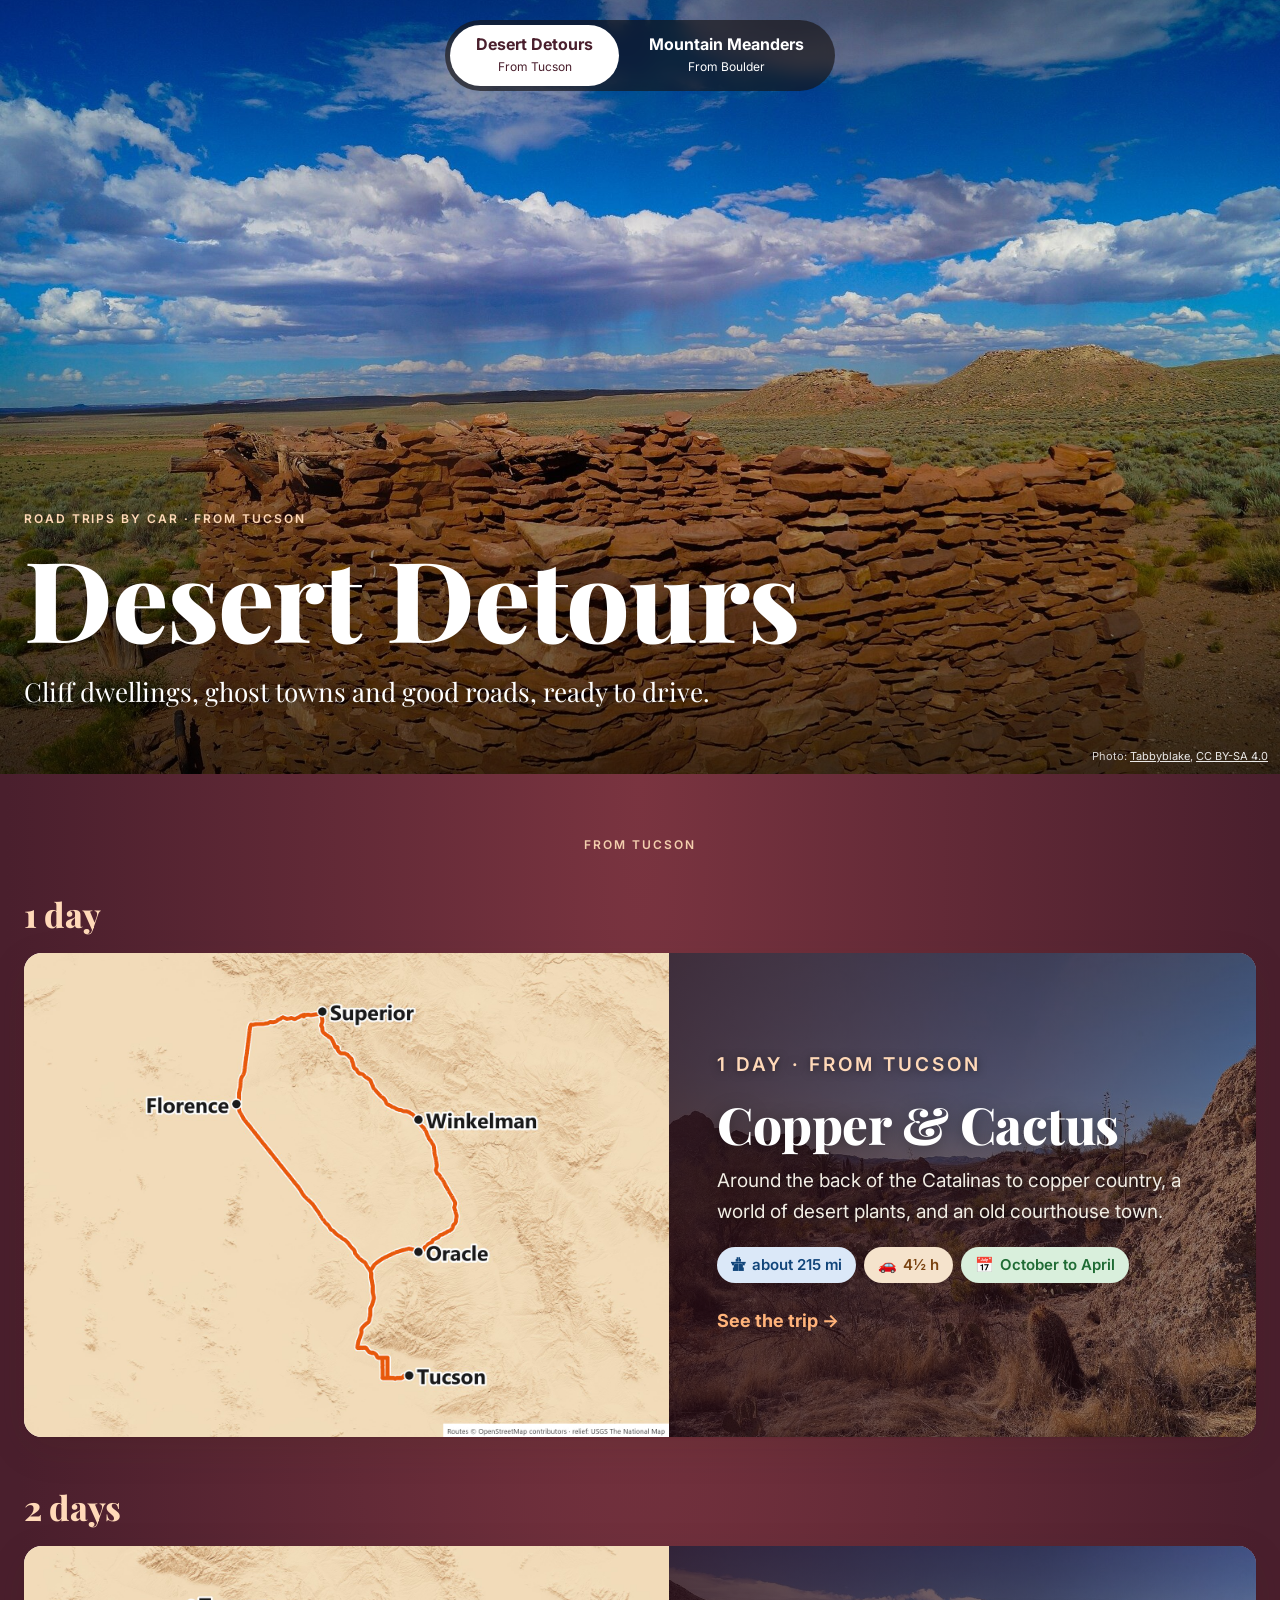
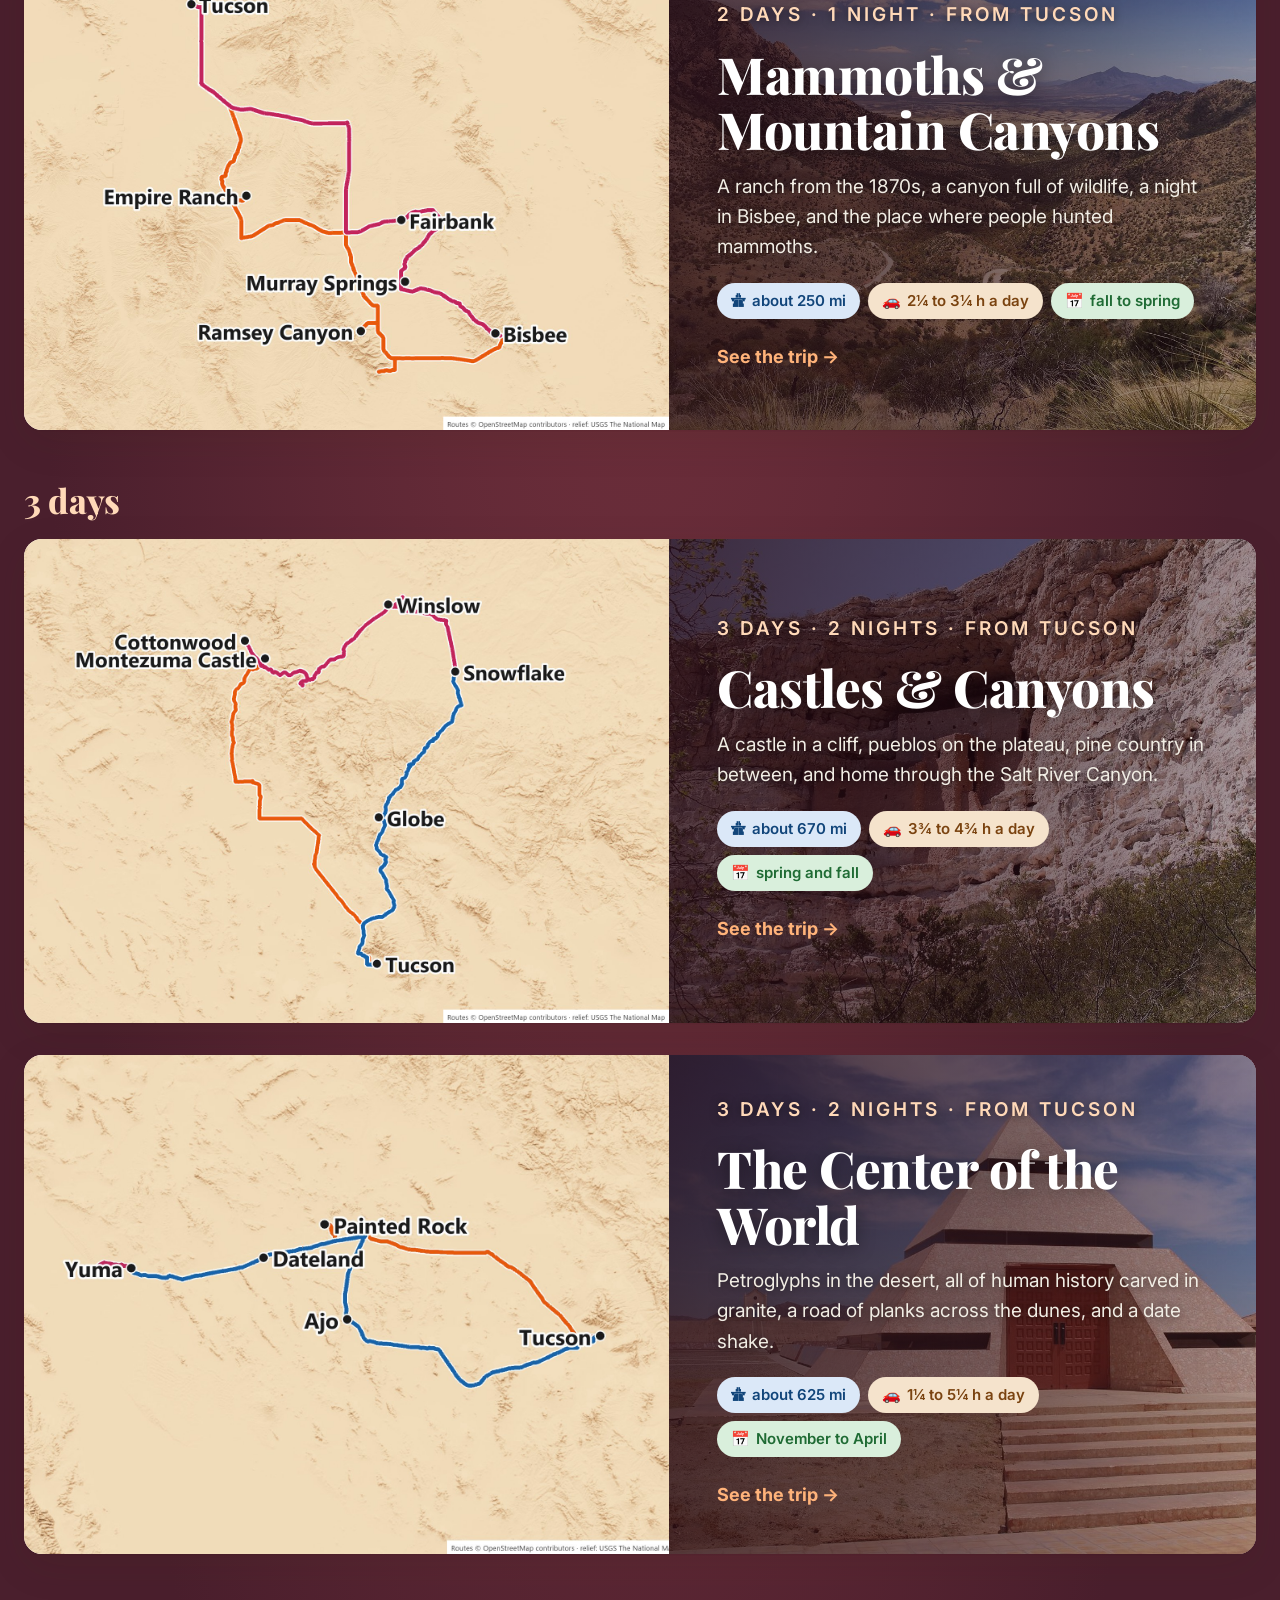
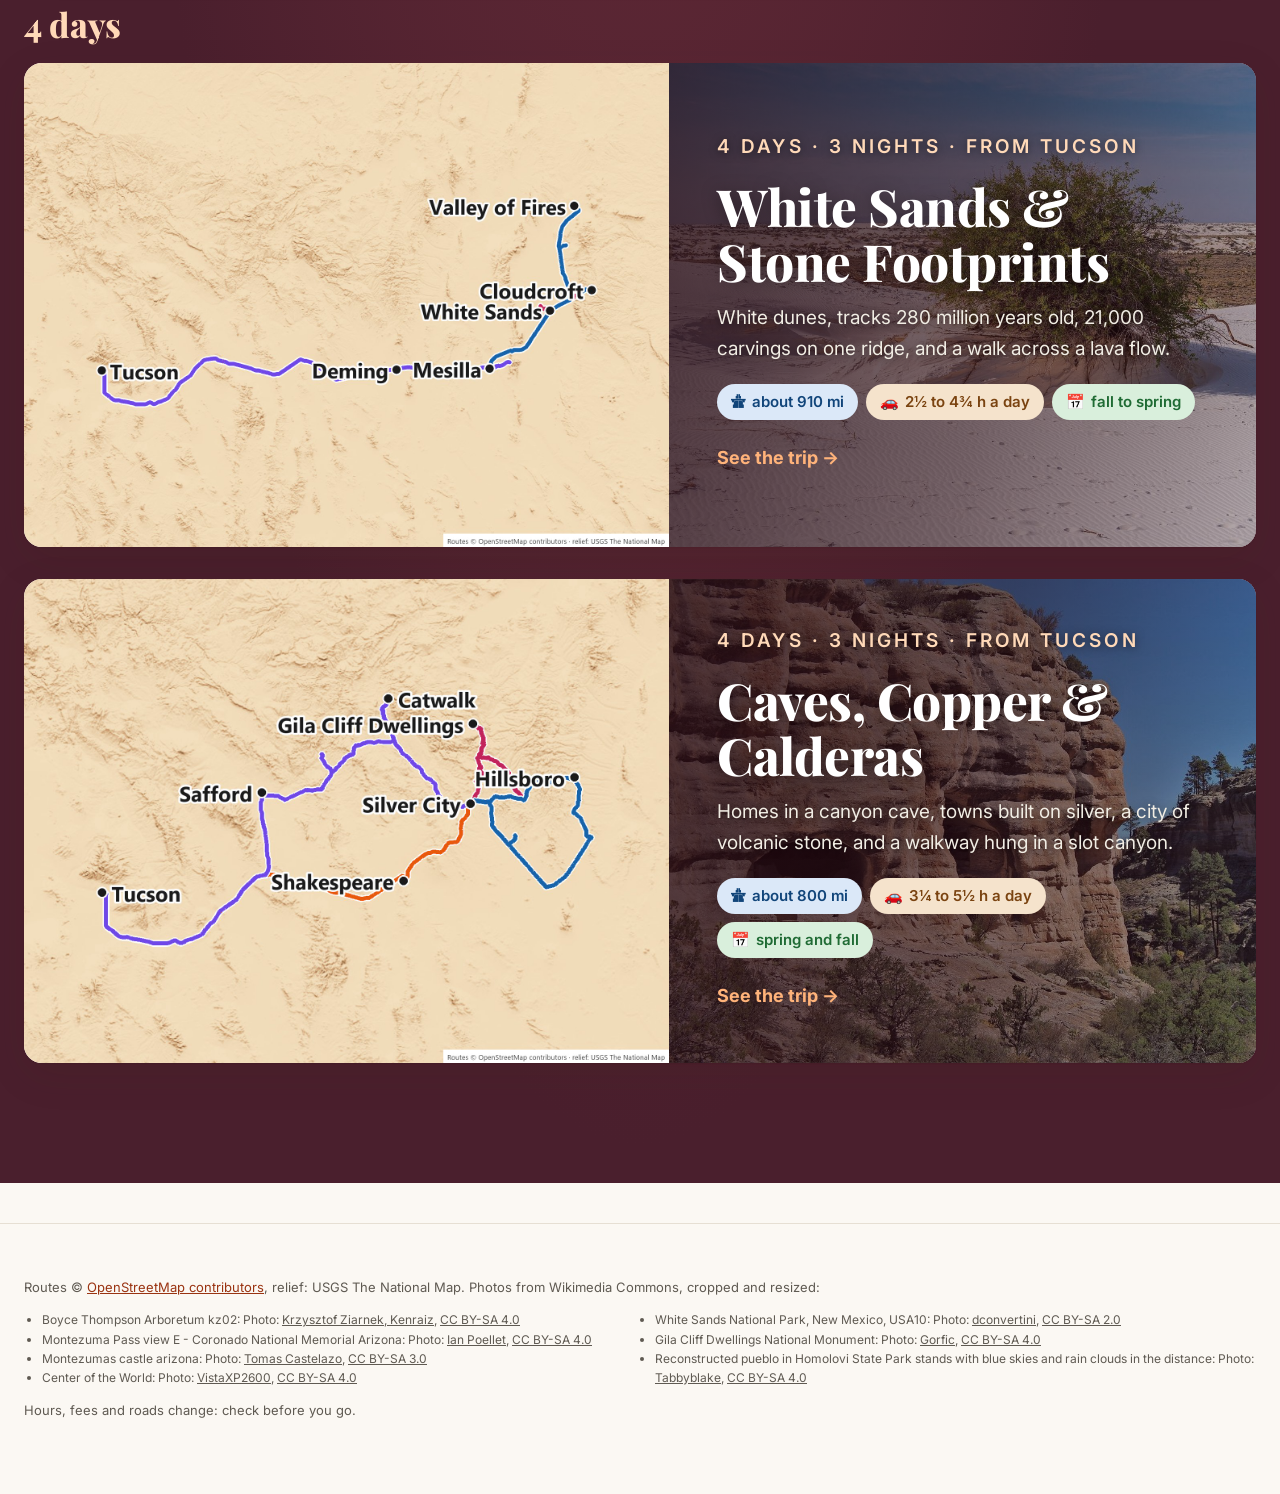
==== commit 1a2ec093: "Add Copper & Cactus, a 1-day trip" ====
--- a/index.html
+++ b/index.html
@@ -4,7 +4,11 @@
 <link href="https://fonts.googleapis.com/css2?family=Playfair+Display:wght@400;600;800&family=Inter:wght@400;500;600;700&display=swap" rel="stylesheet"><link rel="stylesheet" href="style.css?v=37975242"></head>
 <body class="desert"><header class="hero home"><figure class="hero-img"><img src="img/reconstructed-pueblo-in-homolovi-state-park-stands-with-blue-1920.jpg" alt="A red stone pueblo wall under a big sky at Homolovi" loading="lazy" style="object-position:center 60%"><figcaption>Photo: <a href="https://commons.wikimedia.org/wiki/File:Reconstructed_pueblo_in_Homolovi_State_Park_stands_with_blue_skies_and_rain_clouds_in_the_distance.jpg" target="_blank" rel="noopener">Tabbyblake</a>, <a href="https://creativecommons.org/licenses/by-sa/4.0" target="_blank" rel="noopener">CC BY-SA 4.0</a></figcaption></figure><nav class="switch" aria-label="Choose a region"><a href="index.html" aria-current=page><b>Desert Detours</b><span>From Tucson</span></a><a href="mountain-meanders.html"><b>Mountain Meanders</b><span>From Boulder</span></a></nav><div class="herotext wrap"><p class="eyebrow light">Road trips by car · from Tucson</p>
 <h1>Desert Detours</h1><p class="pitch">Cliff dwellings, ghost towns and good roads, ready to drive.</p></div></header>
-<main class="catalog"><div class="wrap"><p class="eyebrow center light">From Tucson</p><div class="cards"><h2 class="length" id="d2">2 days</h2><a class="card" href="borderlands.html"><div class="cmap"><img src="maps/borderlands-trip.jpg" alt="Map of Mammoths &amp; Mountain Canyons"></div>
+<main class="catalog"><div class="wrap"><p class="eyebrow center light">From Tucson</p><div class="cards"><h2 class="length" id="d1">1 day</h2><a class="card" href="copper-loop.html"><div class="cmap"><img src="maps/copper-loop-trip.jpg" alt="Map of Copper &amp; Cactus"></div>
+<div class="ctext" style="background-image:url(img/boyce-thompson-arboretum-kz02-1200.jpg);background-position:center"><div class="cinner">
+<p class="eyebrow light">1 day · from Tucson</p><h2>Copper &amp; Cactus</h2><p>Around the back of the Catalinas to copper country, a world of desert plants, and an old courthouse town.</p><ul class="cfacts">
+<li class="f-mi"><span>🛣</span>about 215 mi</li><li class="f-drive"><span>🚗</span>4½ h</li>
+<li class="f-when"><span>📅</span>October to April</li></ul><span class="more">See the trip →</span></div></div></a><h2 class="length" id="d2">2 days</h2><a class="card" href="borderlands.html"><div class="cmap"><img src="maps/borderlands-trip.jpg" alt="Map of Mammoths &amp; Mountain Canyons"></div>
 <div class="ctext" style="background-image:url(img/montezuma-pass-view-e-coronado-national-memorial-arizona-1200.jpg);background-position:center 40%"><div class="cinner">
 <p class="eyebrow light">2 days · 1 night · from Tucson</p><h2>Mammoths &amp; Mountain Canyons</h2><p>A ranch from the 1870s, a canyon full of wildlife, a night in Bisbee, and the place where people hunted mammoths.</p><ul class="cfacts">
 <li class="f-mi"><span>🛣</span>about 250 mi</li><li class="f-drive"><span>🚗</span>2¼ to 3¼ h a day</li>
@@ -25,5 +29,5 @@
 <p class="eyebrow light">4 days · 3 nights · from Tucson</p><h2>Caves, Copper &amp; Calderas</h2><p>Homes in a canyon cave, towns built on silver, a city of volcanic stone, and a walkway hung in a slot canyon.</p><ul class="cfacts">
 <li class="f-mi"><span>🛣</span>about 800 mi</li><li class="f-drive"><span>🚗</span>3¼ to 5½ h a day</li>
 <li class="f-when"><span>📅</span>spring and fall</li></ul><span class="more">See the trip →</span></div></div></a></div></div></main><footer class="foot"><div class="wrap"><p class="small">Routes © <a href="https://www.openstreetmap.org/copyright">OpenStreetMap contributors</a>, relief: USGS The National Map. Photos from Wikimedia
-Commons, cropped and resized:</p><ul class="credits"><li>Montezuma Pass view E - Coronado National Memorial Arizona: Photo: <a href="https://commons.wikimedia.org/wiki/File:Montezuma_Pass_view_E_-_Coronado_National_Memorial_Arizona.jpg" target="_blank" rel="noopener">Ian Poellet</a>, <a href="https://creativecommons.org/licenses/by-sa/4.0" target="_blank" rel="noopener">CC BY-SA 4.0</a></li><li>Montezumas castle arizona: Photo: <a href="https://commons.wikimedia.org/wiki/File:Montezumas_castle_arizona.jpg" target="_blank" rel="noopener">Tomas Castelazo</a>, <a href="https://creativecommons.org/licenses/by-sa/3.0" target="_blank" rel="noopener">CC BY-SA 3.0</a></li><li>Center of the World: Photo: <a href="https://commons.wikimedia.org/wiki/File:Center_of_the_World.jpg" target="_blank" rel="noopener">VistaXP2600</a>, <a href="https://creativecommons.org/licenses/by-sa/4.0" target="_blank" rel="noopener">CC BY-SA 4.0</a></li><li>White Sands National Park, New Mexico, USA10: Photo: <a href="https://commons.wikimedia.org/wiki/File:White_Sands_National_Park,_New_Mexico,_USA10.jpg" target="_blank" rel="noopener">dconvertini</a>, <a href="https://creativecommons.org/licenses/by-sa/2.0" target="_blank" rel="noopener">CC BY-SA 2.0</a></li><li>Gila Cliff Dwellings National Monument: Photo: <a href="https://commons.wikimedia.org/wiki/File:Gila_Cliff_Dwellings_National_Monument.jpg" target="_blank" rel="noopener">Gorfic</a>, <a href="https://creativecommons.org/licenses/by-sa/4.0" target="_blank" rel="noopener">CC BY-SA 4.0</a></li><li>Reconstructed pueblo in Homolovi State Park stands with blue skies and rain clouds in the distance: Photo: <a href="https://commons.wikimedia.org/wiki/File:Reconstructed_pueblo_in_Homolovi_State_Park_stands_with_blue_skies_and_rain_clouds_in_the_distance.jpg" target="_blank" rel="noopener">Tabbyblake</a>, <a href="https://creativecommons.org/licenses/by-sa/4.0" target="_blank" rel="noopener">CC BY-SA 4.0</a></li></ul><p class="small">Hours, fees and roads change: check
+Commons, cropped and resized:</p><ul class="credits"><li>Boyce Thompson Arboretum kz02: Photo: <a href="https://commons.wikimedia.org/wiki/File:Boyce_Thompson_Arboretum_kz02.jpg" target="_blank" rel="noopener">Krzysztof Ziarnek, Kenraiz</a>, <a href="https://creativecommons.org/licenses/by-sa/4.0" target="_blank" rel="noopener">CC BY-SA 4.0</a></li><li>Montezuma Pass view E - Coronado National Memorial Arizona: Photo: <a href="https://commons.wikimedia.org/wiki/File:Montezuma_Pass_view_E_-_Coronado_National_Memorial_Arizona.jpg" target="_blank" rel="noopener">Ian Poellet</a>, <a href="https://creativecommons.org/licenses/by-sa/4.0" target="_blank" rel="noopener">CC BY-SA 4.0</a></li><li>Montezumas castle arizona: Photo: <a href="https://commons.wikimedia.org/wiki/File:Montezumas_castle_arizona.jpg" target="_blank" rel="noopener">Tomas Castelazo</a>, <a href="https://creativecommons.org/licenses/by-sa/3.0" target="_blank" rel="noopener">CC BY-SA 3.0</a></li><li>Center of the World: Photo: <a href="https://commons.wikimedia.org/wiki/File:Center_of_the_World.jpg" target="_blank" rel="noopener">VistaXP2600</a>, <a href="https://creativecommons.org/licenses/by-sa/4.0" target="_blank" rel="noopener">CC BY-SA 4.0</a></li><li>White Sands National Park, New Mexico, USA10: Photo: <a href="https://commons.wikimedia.org/wiki/File:White_Sands_National_Park,_New_Mexico,_USA10.jpg" target="_blank" rel="noopener">dconvertini</a>, <a href="https://creativecommons.org/licenses/by-sa/2.0" target="_blank" rel="noopener">CC BY-SA 2.0</a></li><li>Gila Cliff Dwellings National Monument: Photo: <a href="https://commons.wikimedia.org/wiki/File:Gila_Cliff_Dwellings_National_Monument.jpg" target="_blank" rel="noopener">Gorfic</a>, <a href="https://creativecommons.org/licenses/by-sa/4.0" target="_blank" rel="noopener">CC BY-SA 4.0</a></li><li>Reconstructed pueblo in Homolovi State Park stands with blue skies and rain clouds in the distance: Photo: <a href="https://commons.wikimedia.org/wiki/File:Reconstructed_pueblo_in_Homolovi_State_Park_stands_with_blue_skies_and_rain_clouds_in_the_distance.jpg" target="_blank" rel="noopener">Tabbyblake</a>, <a href="https://creativecommons.org/licenses/by-sa/4.0" target="_blank" rel="noopener">CC BY-SA 4.0</a></li></ul><p class="small">Hours, fees and roads change: check
 before you go.</p></div></footer></body></html>
